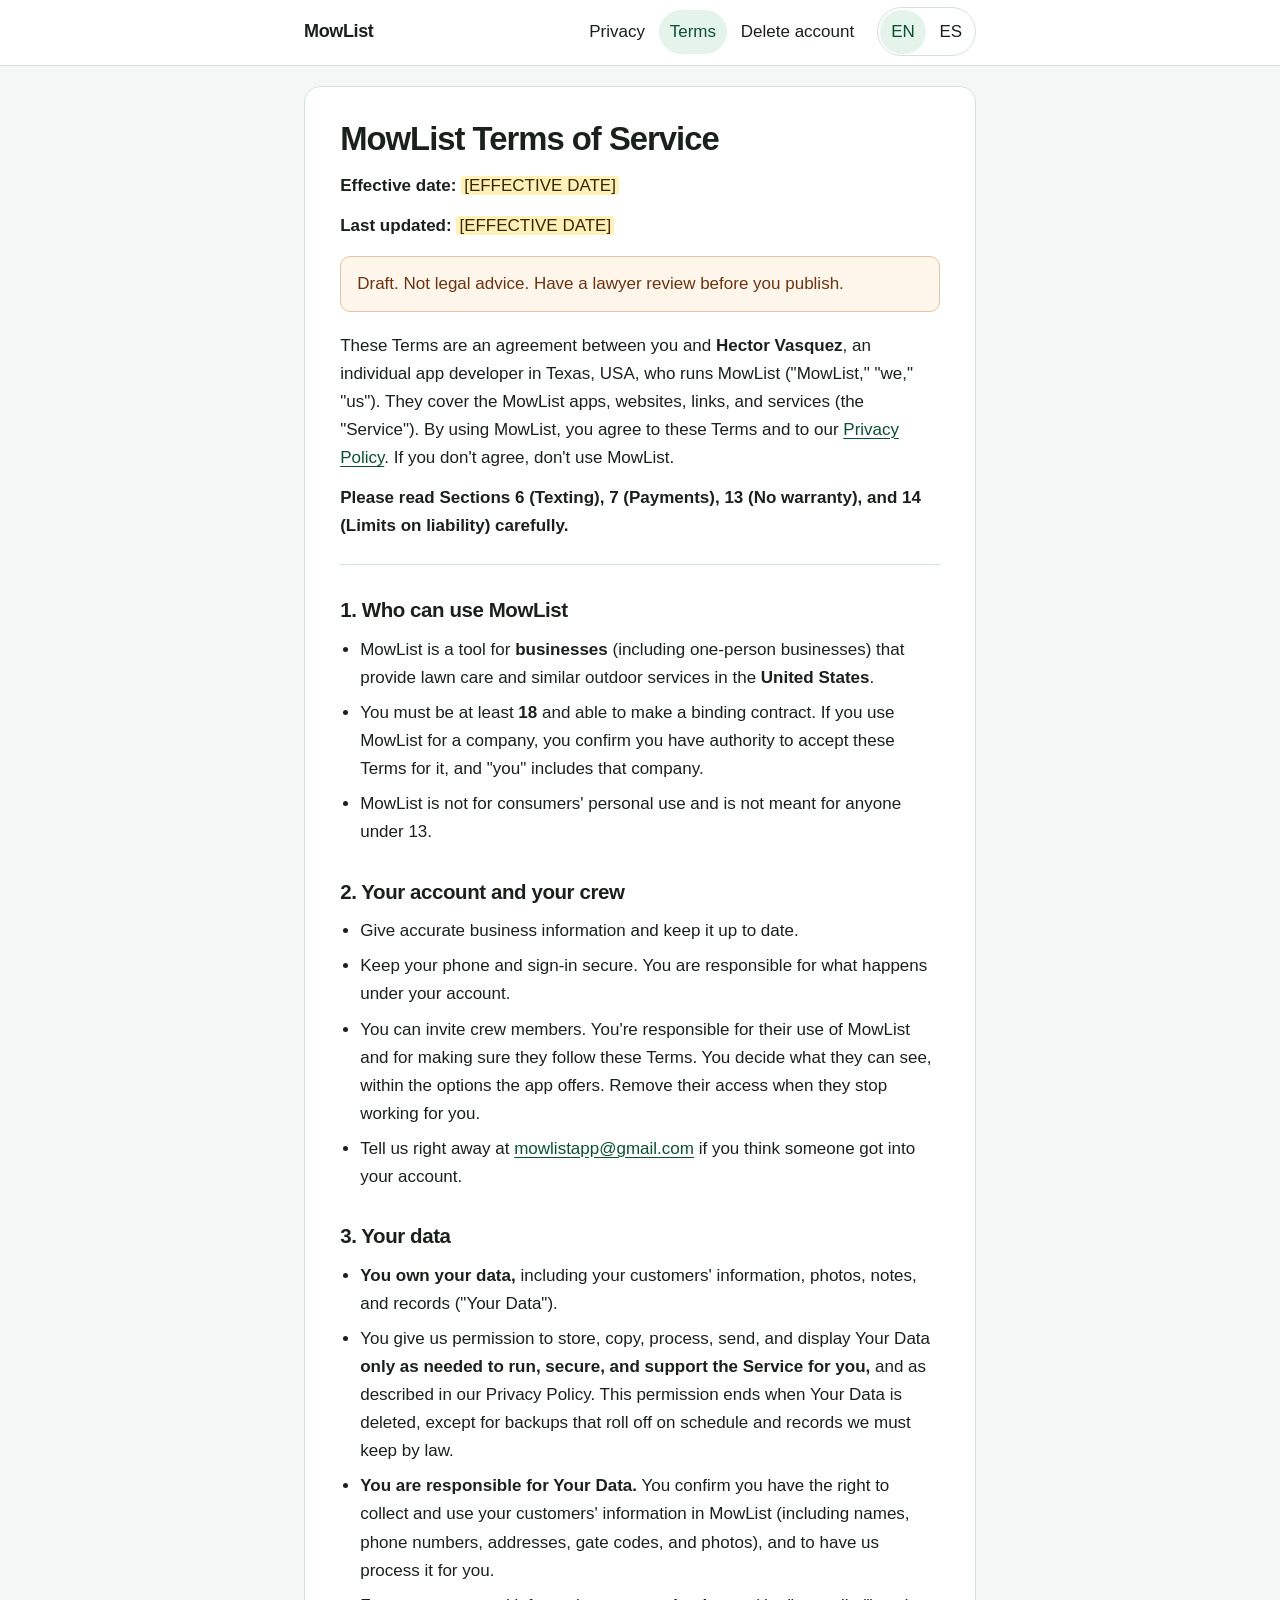
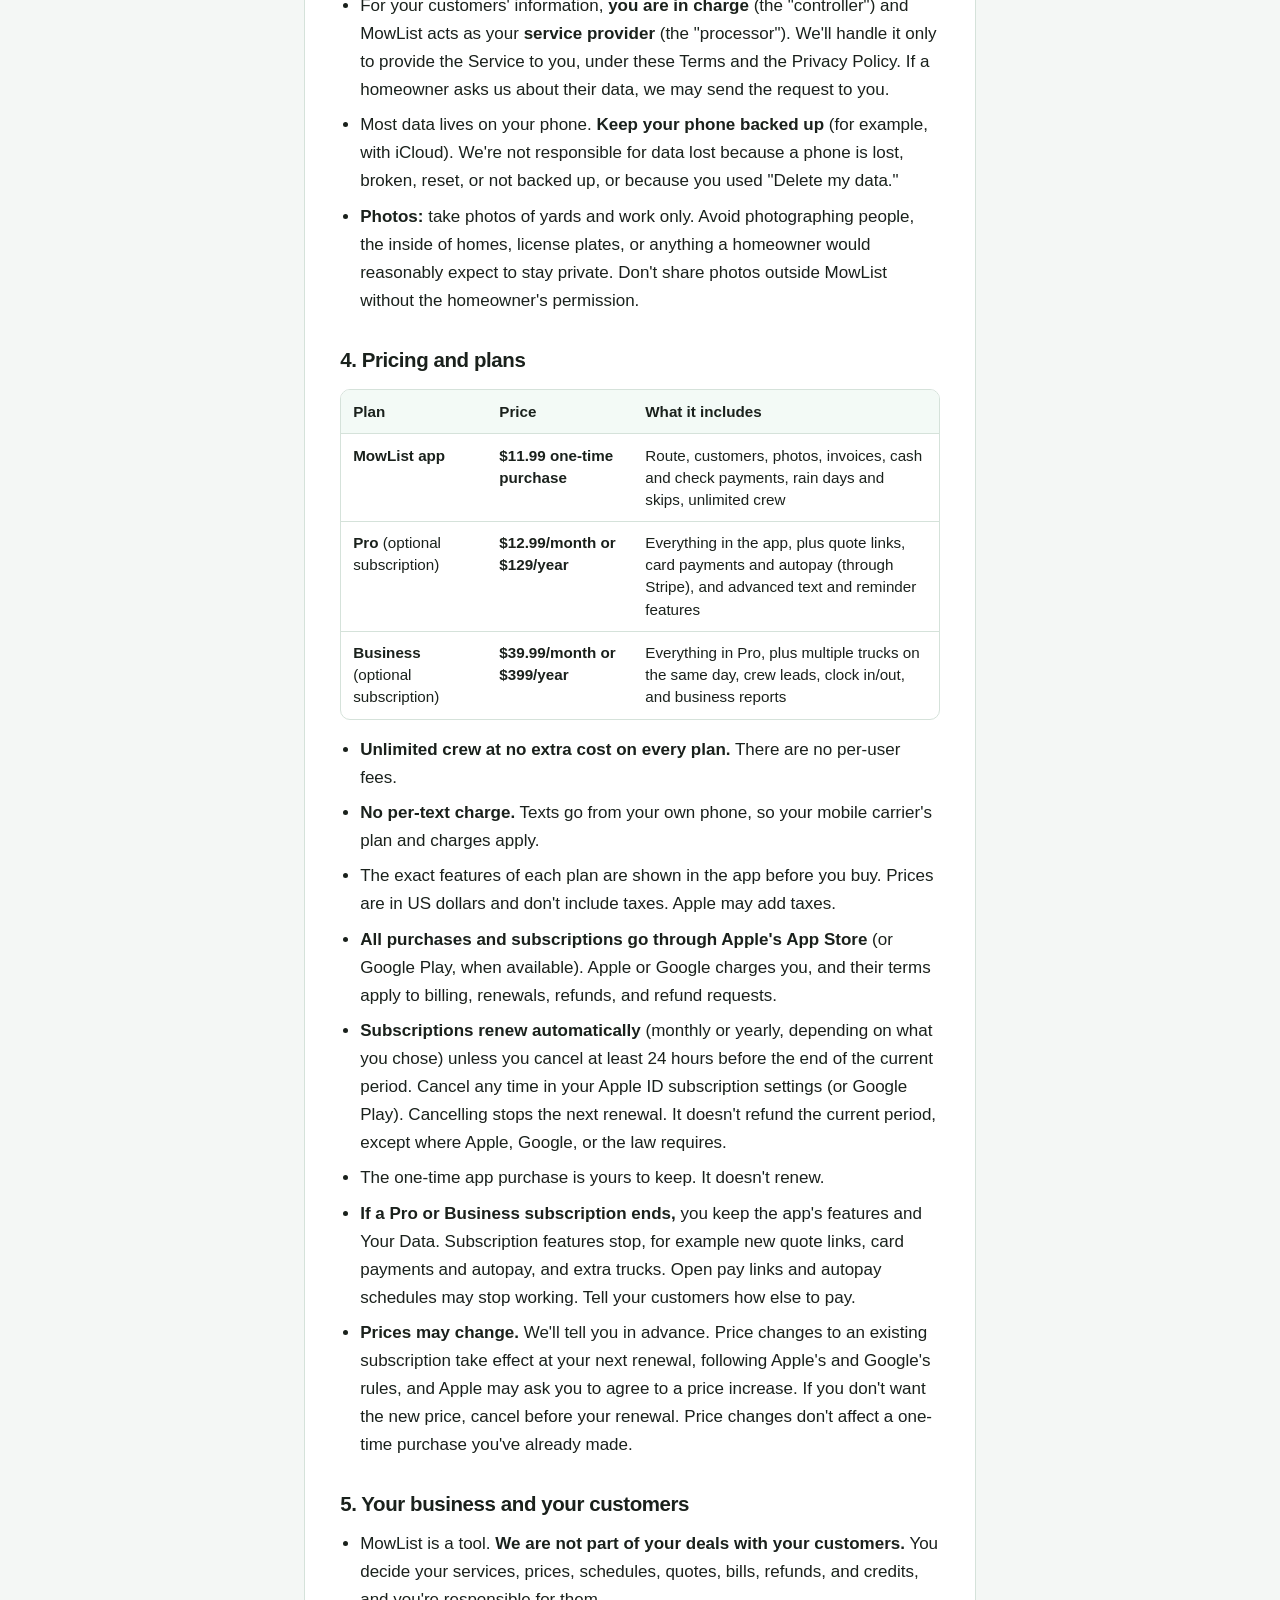
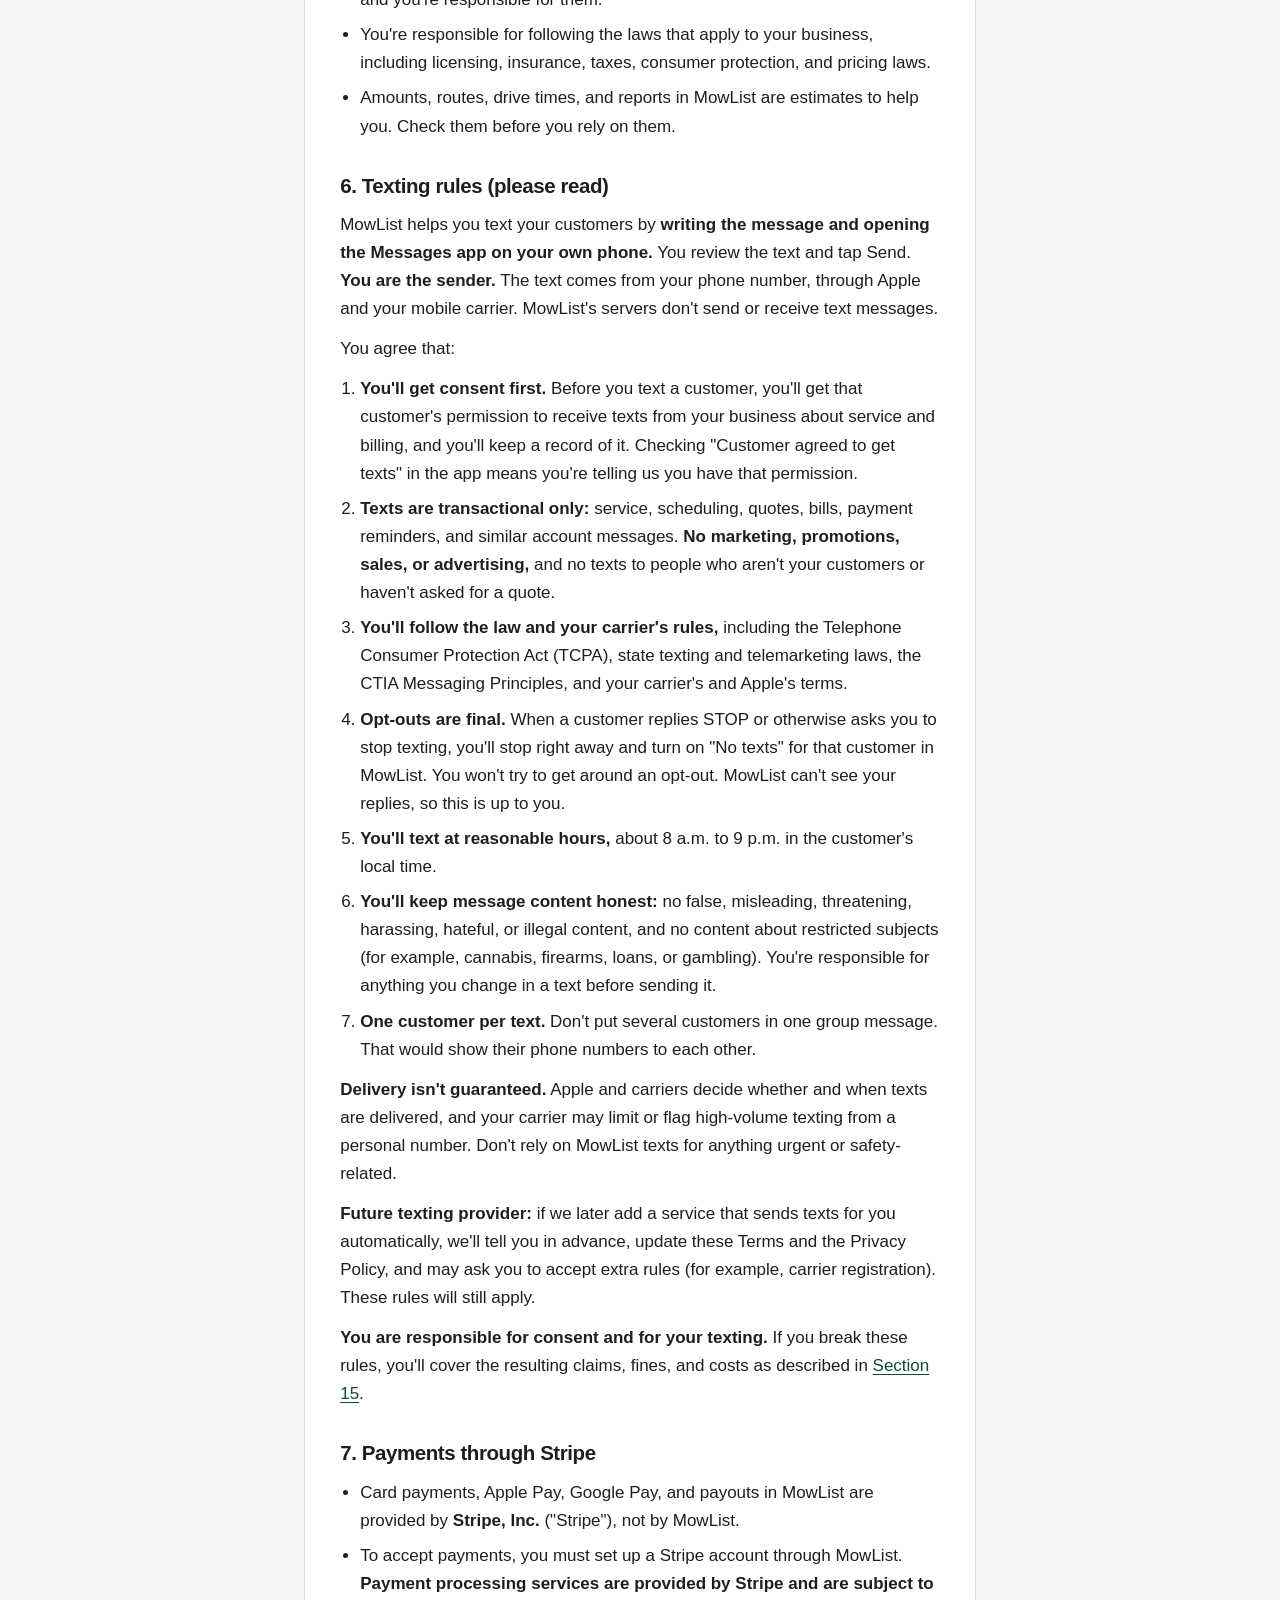
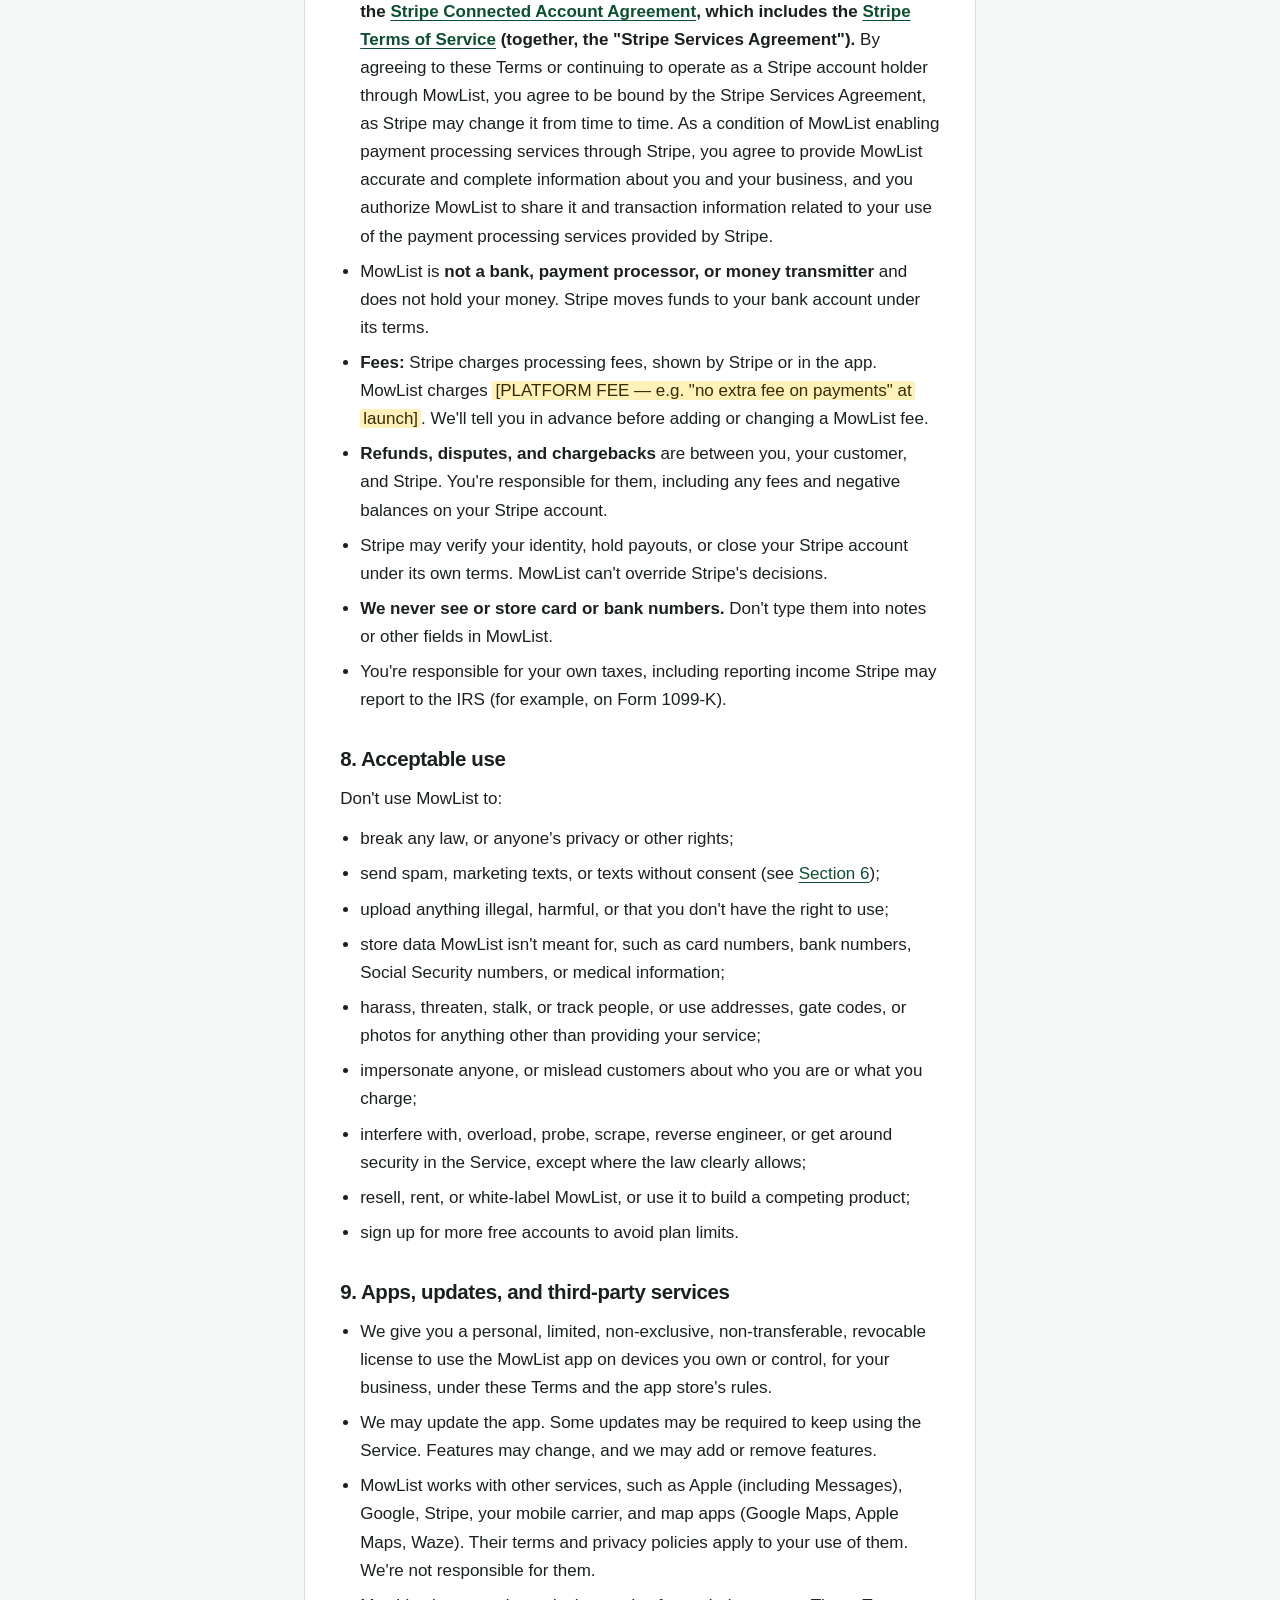
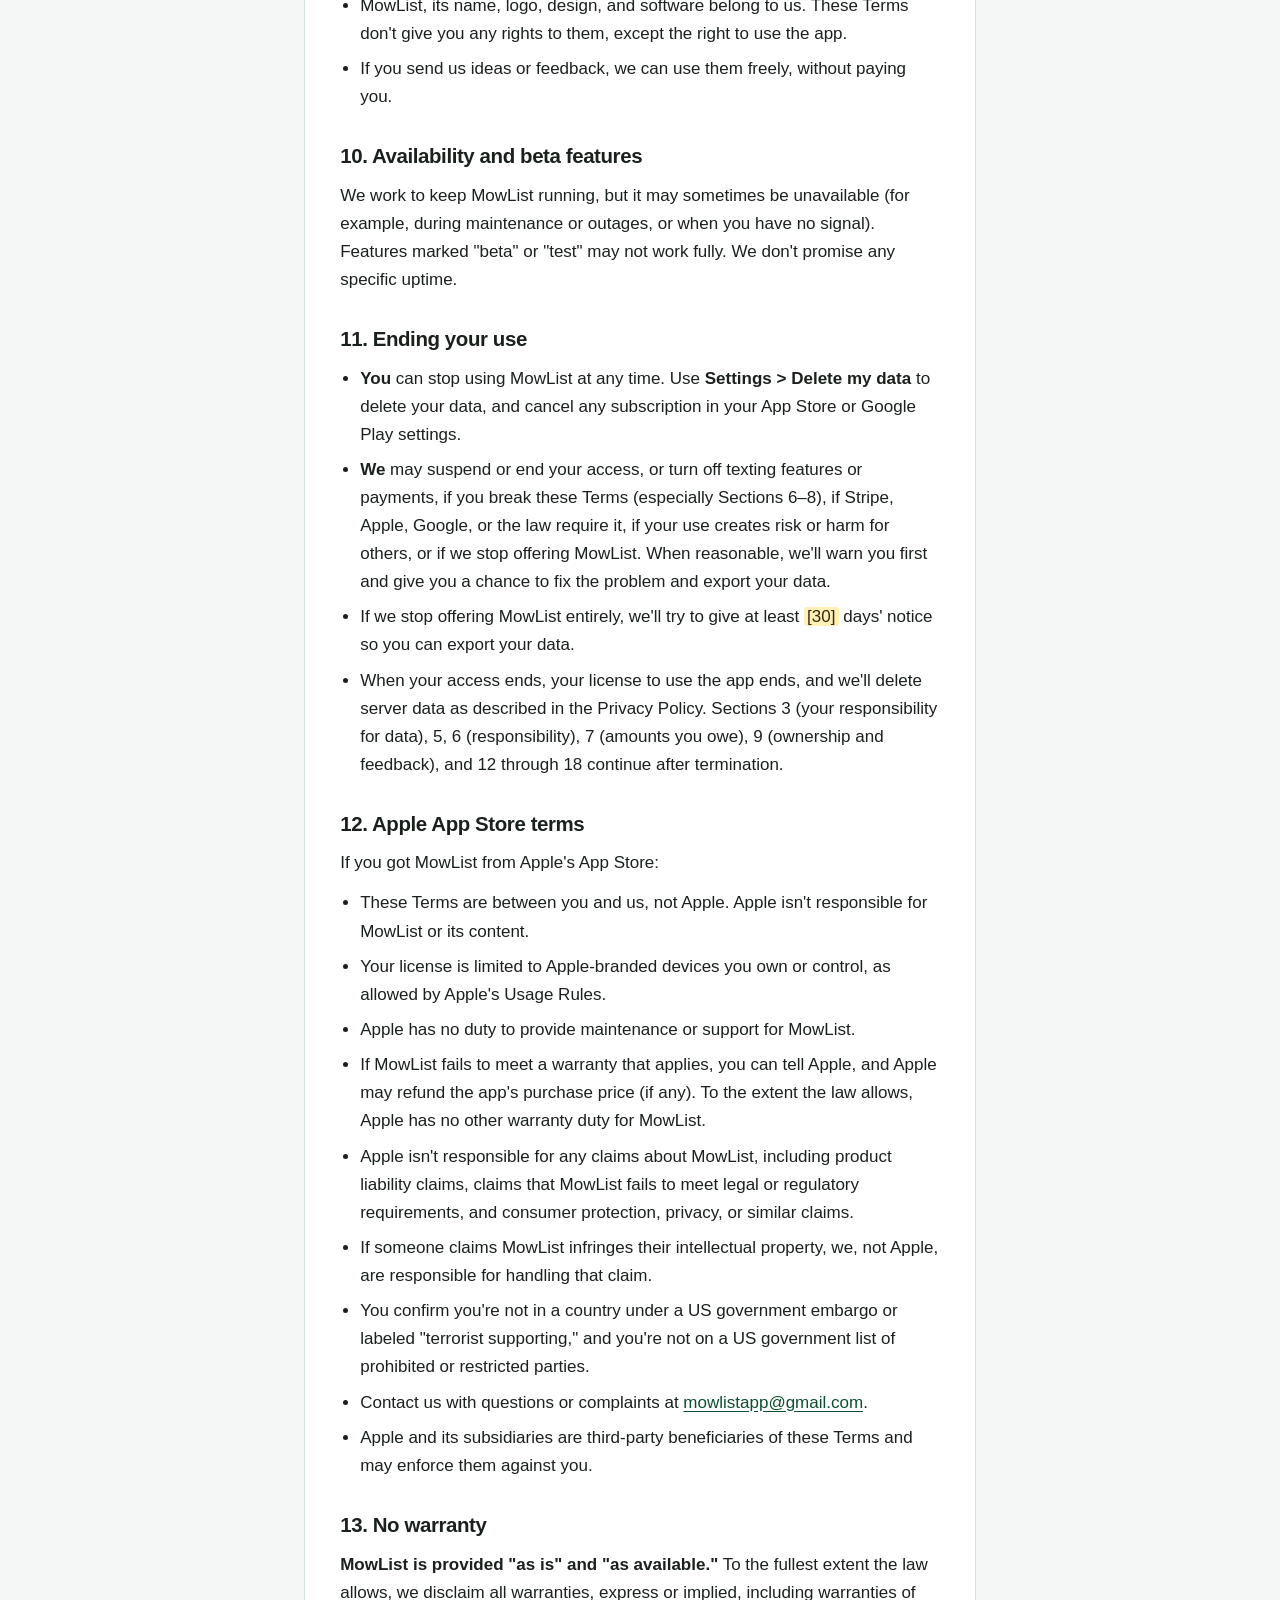
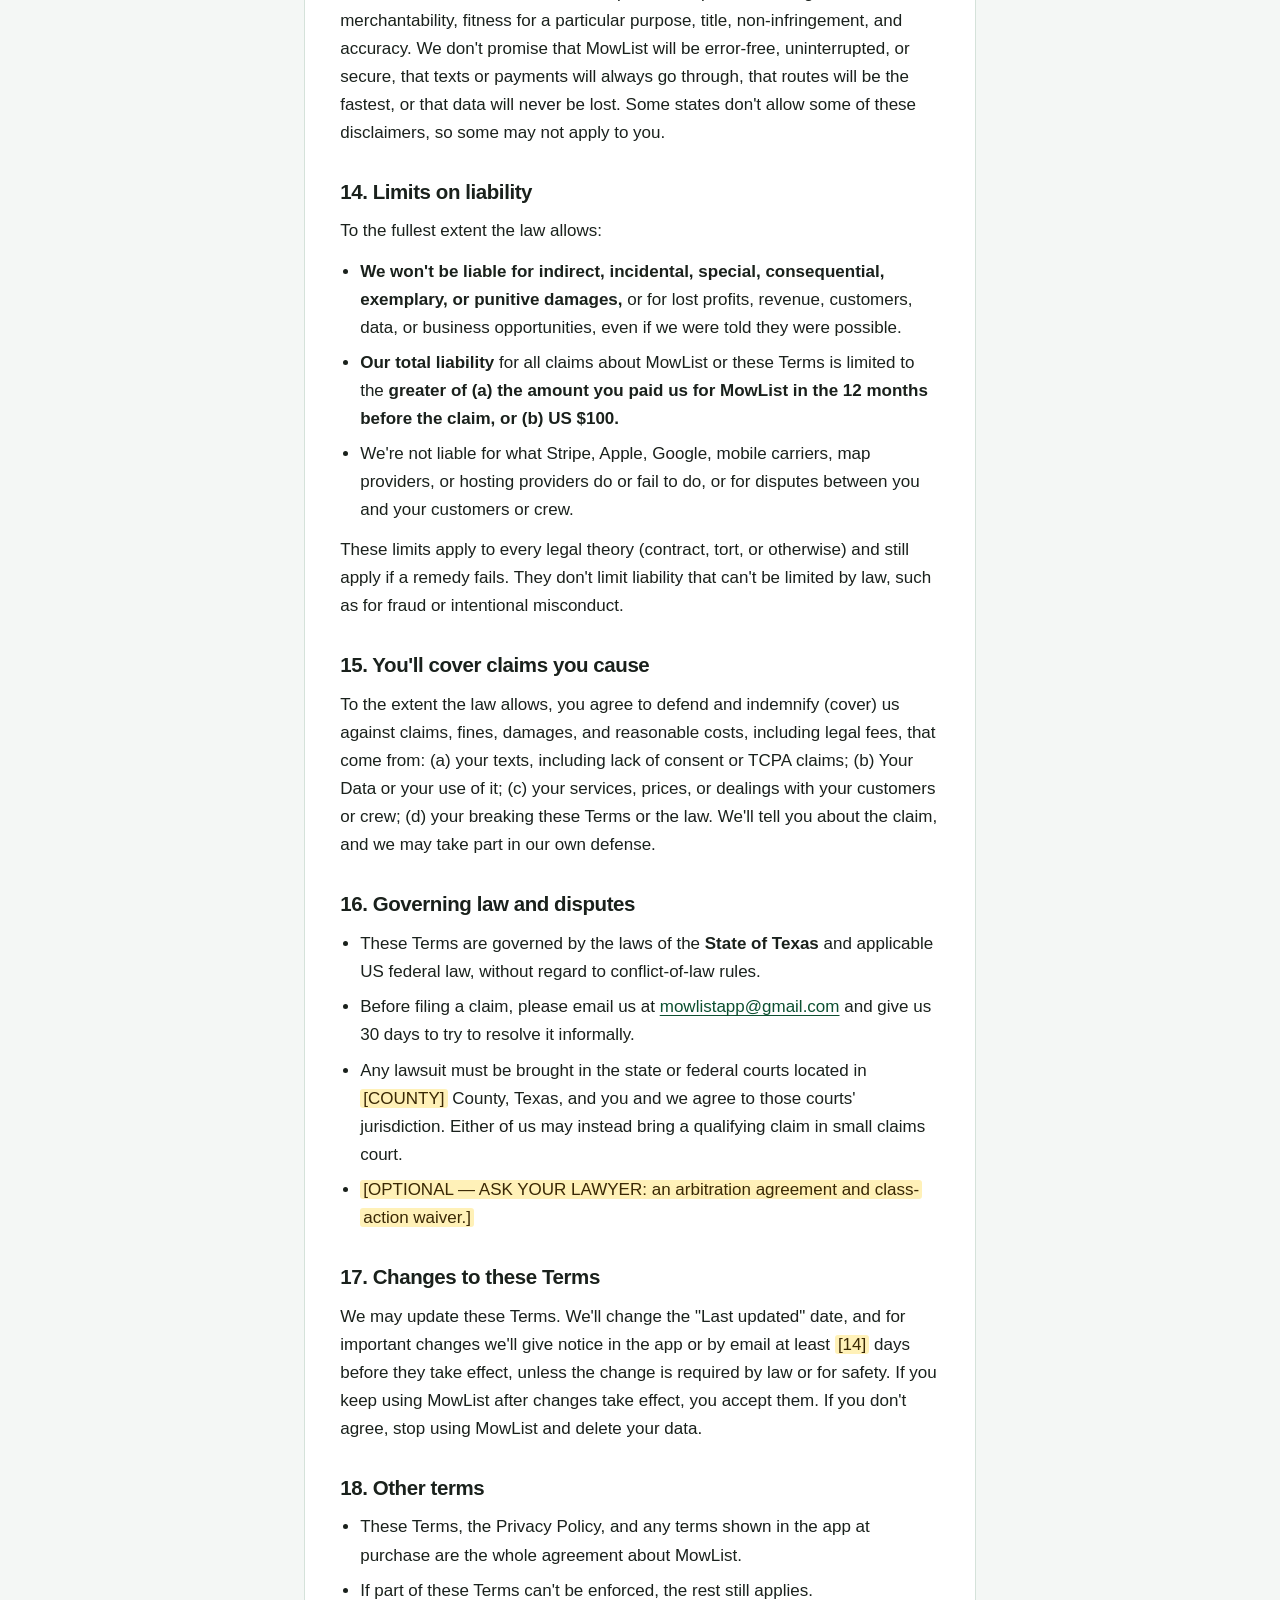
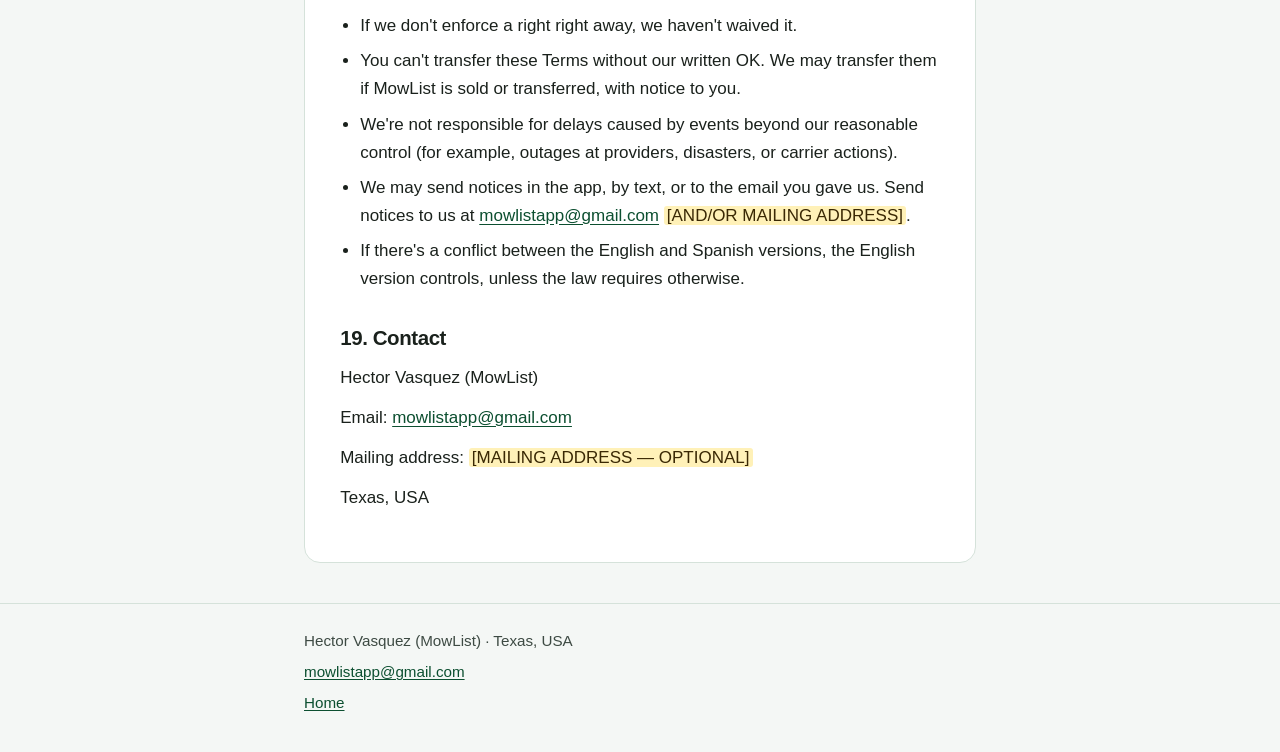
==== terms.html @ 40f7800d "Publish MowList privacy and terms as static pages Add English and Spanish legal pages for GitHub Pag" ====
<!DOCTYPE html>
<html lang="en">
<head>
  <meta charset="utf-8">
  <meta name="viewport" content="width=device-width, initial-scale=1">
  <meta name="color-scheme" content="light">
  <title>Terms of Service · MowList</title>
  <meta name="description" content="Terms of Service for the MowList app.">
  <link rel="canonical" href="https://donhector512.github.io/mowlist-legal/terms.html">
  <link rel="alternate" hreflang="en" href="https://donhector512.github.io/mowlist-legal/terms.html">
  <link rel="alternate" hreflang="es" href="https://donhector512.github.io/mowlist-legal/es/terms.html">
  <link rel="alternate" hreflang="x-default" href="https://donhector512.github.io/mowlist-legal/terms.html">
  <link rel="stylesheet" href="styles.css">
</head>
<body>
  <a class="skip" href="#content">Skip to content</a>
  <header class="site-header">
    <div class="wrap">
      <a class="brand" href="index.html">MowList</a>
      <nav class="site-nav" aria-label="Pages">
        <a href="privacy.html">Privacy</a>
        <a href="terms.html" aria-current="page">Terms</a>
        <a href="privacy.html#delete">Delete account</a>
      </nav>
      <nav class="lang" aria-label="Language">
        <a href="terms.html" lang="en" hreflang="en" aria-current="true">EN</a>
        <a href="es/terms.html" lang="es" hreflang="es">ES</a>
      </nav>
    </div>
  </header>
  <main id="content">
    <article class="paper wrap">
<h1>MowList Terms of Service</h1>
<p><strong>Effective date:</strong> <span class="placeholder">[EFFECTIVE DATE]</span></p>
<p><strong>Last updated:</strong> <span class="placeholder">[EFFECTIVE DATE]</span></p>
<aside class="draft" role="note">
<p>Draft. Not legal advice. Have a lawyer review before you publish.</p>
</aside>
<p>These Terms are an agreement between you and <strong>Hector Vasquez</strong>, an individual app developer in Texas, USA, who runs MowList ("MowList," "we," "us"). They cover the MowList apps, websites, links, and services (the "Service"). By using MowList, you agree to these Terms and to our <a href="privacy.html">Privacy Policy</a>. If you don't agree, don't use MowList.</p>
<p><strong>Please read Sections 6 (Texting), 7 (Payments), 13 (No warranty), and 14 (Limits on liability) carefully.</strong></p>
<hr>
<h2 id="s1">1. Who can use MowList</h2>
<ul>
  <li>MowList is a tool for <strong>businesses</strong> (including one-person businesses) that provide lawn care and similar outdoor services in the <strong>United States</strong>.</li>
  <li>You must be at least <strong>18</strong> and able to make a binding contract. If you use MowList for a company, you confirm you have authority to accept these Terms for it, and "you" includes that company.</li>
  <li>MowList is not for consumers' personal use and is not meant for anyone under 13.</li>
</ul>
<h2 id="s2">2. Your account and your crew</h2>
<ul>
  <li>Give accurate business information and keep it up to date.</li>
  <li>Keep your phone and sign-in secure. You are responsible for what happens under your account.</li>
  <li>You can invite crew members. You're responsible for their use of MowList and for making sure they follow these Terms. You decide what they can see, within the options the app offers. Remove their access when they stop working for you.</li>
  <li>Tell us right away at <a href="mailto:mowlistapp@gmail.com">mowlistapp@gmail.com</a> if you think someone got into your account.</li>
</ul>
<h2 id="s3">3. Your data</h2>
<ul>
  <li><strong>You own your data,</strong> including your customers' information, photos, notes, and records ("Your Data").</li>
  <li>You give us permission to store, copy, process, send, and display Your Data <strong>only as needed to run, secure, and support the Service for you,</strong> and as described in our Privacy Policy. This permission ends when Your Data is deleted, except for backups that roll off on schedule and records we must keep by law.</li>
  <li><strong>You are responsible for Your Data.</strong> You confirm you have the right to collect and use your customers' information in MowList (including names, phone numbers, addresses, gate codes, and photos), and to have us process it for you.</li>
  <li>For your customers' information, <strong>you are in charge</strong> (the "controller") and MowList acts as your <strong>service provider</strong> (the "processor"). We'll handle it only to provide the Service to you, under these Terms and the Privacy Policy. If a homeowner asks us about their data, we may send the request to you.</li>
  <li>Most data lives on your phone. <strong>Keep your phone backed up</strong> (for example, with iCloud). We're not responsible for data lost because a phone is lost, broken, reset, or not backed up, or because you used "Delete my data."</li>
  <li><strong>Photos:</strong> take photos of yards and work only. Avoid photographing people, the inside of homes, license plates, or anything a homeowner would reasonably expect to stay private. Don't share photos outside MowList without the homeowner's permission.</li>
</ul>
<h2 id="s4">4. Pricing and plans</h2>
<div class="table-wrap">
  <table>
    <thead><tr><th scope="col">Plan</th><th scope="col">Price</th><th scope="col">What it includes</th></tr></thead>
    <tbody>
    <tr><td><strong>MowList app</strong></td><td><strong>$11.99 one-time purchase</strong></td><td>Route, customers, photos, invoices, cash and check payments, rain days and skips, unlimited crew</td></tr>
    <tr><td><strong>Pro</strong> (optional subscription)</td><td><strong>$12.99/month or $129/year</strong></td><td>Everything in the app, plus quote links, card payments and autopay (through Stripe), and advanced text and reminder features</td></tr>
    <tr><td><strong>Business</strong> (optional subscription)</td><td><strong>$39.99/month or $399/year</strong></td><td>Everything in Pro, plus multiple trucks on the same day, crew leads, clock in/out, and business reports</td></tr>
    </tbody>
  </table>
</div>
<ul>
  <li><strong>Unlimited crew at no extra cost on every plan.</strong> There are no per-user fees.</li>
  <li><strong>No per-text charge.</strong> Texts go from your own phone, so your mobile carrier's plan and charges apply.</li>
  <li>The exact features of each plan are shown in the app before you buy. Prices are in US dollars and don't include taxes. Apple may add taxes.</li>
  <li><strong>All purchases and subscriptions go through Apple's App Store</strong> (or Google Play, when available). Apple or Google charges you, and their terms apply to billing, renewals, refunds, and refund requests.</li>
  <li><strong>Subscriptions renew automatically</strong> (monthly or yearly, depending on what you chose) unless you cancel at least 24 hours before the end of the current period. Cancel any time in your Apple ID subscription settings (or Google Play). Cancelling stops the next renewal. It doesn't refund the current period, except where Apple, Google, or the law requires.</li>
  <li>The one-time app purchase is yours to keep. It doesn't renew.</li>
  <li><strong>If a Pro or Business subscription ends,</strong> you keep the app's features and Your Data. Subscription features stop, for example new quote links, card payments and autopay, and extra trucks. Open pay links and autopay schedules may stop working. Tell your customers how else to pay.</li>
  <li><strong>Prices may change.</strong> We'll tell you in advance. Price changes to an existing subscription take effect at your next renewal, following Apple's and Google's rules, and Apple may ask you to agree to a price increase. If you don't want the new price, cancel before your renewal. Price changes don't affect a one-time purchase you've already made.</li>
</ul>
<h2 id="s5">5. Your business and your customers</h2>
<ul>
  <li>MowList is a tool. <strong>We are not part of your deals with your customers.</strong> You decide your services, prices, schedules, quotes, bills, refunds, and credits, and you're responsible for them.</li>
  <li>You're responsible for following the laws that apply to your business, including licensing, insurance, taxes, consumer protection, and pricing laws.</li>
  <li>Amounts, routes, drive times, and reports in MowList are estimates to help you. Check them before you rely on them.</li>
</ul>
<h2 id="s6">6. Texting rules (please read)</h2>
<p>MowList helps you text your customers by <strong>writing the message and opening the Messages app on your own phone.</strong> You review the text and tap Send. <strong>You are the sender.</strong> The text comes from your phone number, through Apple and your mobile carrier. MowList's servers don't send or receive text messages.</p>
<p>You agree that:</p>
<ol>
  <li><strong>You'll get consent first.</strong> Before you text a customer, you'll get that customer's permission to receive texts from your business about service and billing, and you'll keep a record of it. Checking "Customer agreed to get texts" in the app means you're telling us you have that permission.</li>
  <li><strong>Texts are transactional only:</strong> service, scheduling, quotes, bills, payment reminders, and similar account messages. <strong>No marketing, promotions, sales, or advertising,</strong> and no texts to people who aren't your customers or haven't asked for a quote.</li>
  <li><strong>You'll follow the law and your carrier's rules,</strong> including the Telephone Consumer Protection Act (TCPA), state texting and telemarketing laws, the CTIA Messaging Principles, and your carrier's and Apple's terms.</li>
  <li><strong>Opt-outs are final.</strong> When a customer replies STOP or otherwise asks you to stop texting, you'll stop right away and turn on "No texts" for that customer in MowList. You won't try to get around an opt-out. MowList can't see your replies, so this is up to you.</li>
  <li><strong>You'll text at reasonable hours,</strong> about 8 a.m. to 9 p.m. in the customer's local time.</li>
  <li><strong>You'll keep message content honest:</strong> no false, misleading, threatening, harassing, hateful, or illegal content, and no content about restricted subjects (for example, cannabis, firearms, loans, or gambling). You're responsible for anything you change in a text before sending it.</li>
  <li><strong>One customer per text.</strong> Don't put several customers in one group message. That would show their phone numbers to each other.</li>
</ol>
<p><strong>Delivery isn't guaranteed.</strong> Apple and carriers decide whether and when texts are delivered, and your carrier may limit or flag high-volume texting from a personal number. Don't rely on MowList texts for anything urgent or safety-related.</p>
<p><strong>Future texting provider:</strong> if we later add a service that sends texts for you automatically, we'll tell you in advance, update these Terms and the Privacy Policy, and may ask you to accept extra rules (for example, carrier registration). These rules will still apply.</p>
<p><strong>You are responsible for consent and for your texting.</strong> If you break these rules, you'll cover the resulting claims, fines, and costs as described in <a href="#s15">Section 15</a>.</p>
<h2 id="s7">7. Payments through Stripe</h2>
<ul>
  <li>Card payments, Apple Pay, Google Pay, and payouts in MowList are provided by <strong>Stripe, Inc.</strong> ("Stripe"), not by MowList.</li>
  <li>To accept payments, you must set up a Stripe account through MowList. <strong>Payment processing services are provided by Stripe and are subject to the <a href="https://stripe.com/connect-account/legal">Stripe Connected Account Agreement</a>, which includes the <a href="https://stripe.com/legal">Stripe Terms of Service</a> (together, the "Stripe Services Agreement").</strong> By agreeing to these Terms or continuing to operate as a Stripe account holder through MowList, you agree to be bound by the Stripe Services Agreement, as Stripe may change it from time to time. As a condition of MowList enabling payment processing services through Stripe, you agree to provide MowList accurate and complete information about you and your business, and you authorize MowList to share it and transaction information related to your use of the payment processing services provided by Stripe.</li>
  <li>MowList is <strong>not a bank, payment processor, or money transmitter</strong> and does not hold your money. Stripe moves funds to your bank account under its terms.</li>
  <li><strong>Fees:</strong> Stripe charges processing fees, shown by Stripe or in the app. MowList charges <span class="placeholder">[PLATFORM FEE — e.g. "no extra fee on payments" at launch]</span>. We'll tell you in advance before adding or changing a MowList fee.</li>
  <li><strong>Refunds, disputes, and chargebacks</strong> are between you, your customer, and Stripe. You're responsible for them, including any fees and negative balances on your Stripe account.</li>
  <li>Stripe may verify your identity, hold payouts, or close your Stripe account under its own terms. MowList can't override Stripe's decisions.</li>
  <li><strong>We never see or store card or bank numbers.</strong> Don't type them into notes or other fields in MowList.</li>
  <li>You're responsible for your own taxes, including reporting income Stripe may report to the IRS (for example, on Form 1099-K).</li>
</ul>
<h2 id="s8">8. Acceptable use</h2>
<p>Don't use MowList to:</p>
<ul>
  <li>break any law, or anyone's privacy or other rights;</li>
  <li>send spam, marketing texts, or texts without consent (see <a href="#s6">Section 6</a>);</li>
  <li>upload anything illegal, harmful, or that you don't have the right to use;</li>
  <li>store data MowList isn't meant for, such as card numbers, bank numbers, Social Security numbers, or medical information;</li>
  <li>harass, threaten, stalk, or track people, or use addresses, gate codes, or photos for anything other than providing your service;</li>
  <li>impersonate anyone, or mislead customers about who you are or what you charge;</li>
  <li>interfere with, overload, probe, scrape, reverse engineer, or get around security in the Service, except where the law clearly allows;</li>
  <li>resell, rent, or white-label MowList, or use it to build a competing product;</li>
  <li>sign up for more free accounts to avoid plan limits.</li>
</ul>
<h2 id="s9">9. Apps, updates, and third-party services</h2>
<ul>
  <li>We give you a personal, limited, non-exclusive, non-transferable, revocable license to use the MowList app on devices you own or control, for your business, under these Terms and the app store's rules.</li>
  <li>We may update the app. Some updates may be required to keep using the Service. Features may change, and we may add or remove features.</li>
  <li>MowList works with other services, such as Apple (including Messages), Google, Stripe, your mobile carrier, and map apps (Google Maps, Apple Maps, Waze). Their terms and privacy policies apply to your use of them. We're not responsible for them.</li>
  <li>MowList, its name, logo, design, and software belong to us. These Terms don't give you any rights to them, except the right to use the app.</li>
  <li>If you send us ideas or feedback, we can use them freely, without paying you.</li>
</ul>
<h2 id="s10">10. Availability and beta features</h2>
<p>We work to keep MowList running, but it may sometimes be unavailable (for example, during maintenance or outages, or when you have no signal). Features marked "beta" or "test" may not work fully. We don't promise any specific uptime.</p>
<h2 id="s11">11. Ending your use</h2>
<ul>
  <li><strong>You</strong> can stop using MowList at any time. Use <strong>Settings &gt; Delete my data</strong> to delete your data, and cancel any subscription in your App Store or Google Play settings.</li>
  <li><strong>We</strong> may suspend or end your access, or turn off texting features or payments, if you break these Terms (especially Sections 6–8), if Stripe, Apple, Google, or the law require it, if your use creates risk or harm for others, or if we stop offering MowList. When reasonable, we'll warn you first and give you a chance to fix the problem and export your data.</li>
  <li>If we stop offering MowList entirely, we'll try to give at least <span class="placeholder">[30]</span> days' notice so you can export your data.</li>
  <li>When your access ends, your license to use the app ends, and we'll delete server data as described in the Privacy Policy. Sections 3 (your responsibility for data), 5, 6 (responsibility), 7 (amounts you owe), 9 (ownership and feedback), and 12 through 18 continue after termination.</li>
</ul>
<h2 id="s12">12. Apple App Store terms</h2>
<p>If you got MowList from Apple's App Store:</p>
<ul>
  <li>These Terms are between you and us, not Apple. Apple isn't responsible for MowList or its content.</li>
  <li>Your license is limited to Apple-branded devices you own or control, as allowed by Apple's Usage Rules.</li>
  <li>Apple has no duty to provide maintenance or support for MowList.</li>
  <li>If MowList fails to meet a warranty that applies, you can tell Apple, and Apple may refund the app's purchase price (if any). To the extent the law allows, Apple has no other warranty duty for MowList.</li>
  <li>Apple isn't responsible for any claims about MowList, including product liability claims, claims that MowList fails to meet legal or regulatory requirements, and consumer protection, privacy, or similar claims.</li>
  <li>If someone claims MowList infringes their intellectual property, we, not Apple, are responsible for handling that claim.</li>
  <li>You confirm you're not in a country under a US government embargo or labeled "terrorist supporting," and you're not on a US government list of prohibited or restricted parties.</li>
  <li>Contact us with questions or complaints at <a href="mailto:mowlistapp@gmail.com">mowlistapp@gmail.com</a>.</li>
  <li>Apple and its subsidiaries are third-party beneficiaries of these Terms and may enforce them against you.</li>
</ul>
<h2 id="s13">13. No warranty</h2>
<p><strong>MowList is provided "as is" and "as available."</strong> To the fullest extent the law allows, we disclaim all warranties, express or implied, including warranties of merchantability, fitness for a particular purpose, title, non-infringement, and accuracy. We don't promise that MowList will be error-free, uninterrupted, or secure, that texts or payments will always go through, that routes will be the fastest, or that data will never be lost. Some states don't allow some of these disclaimers, so some may not apply to you.</p>
<h2 id="s14">14. Limits on liability</h2>
<p>To the fullest extent the law allows:</p>
<ul>
  <li><strong>We won't be liable for indirect, incidental, special, consequential, exemplary, or punitive damages,</strong> or for lost profits, revenue, customers, data, or business opportunities, even if we were told they were possible.</li>
  <li><strong>Our total liability</strong> for all claims about MowList or these Terms is limited to the <strong>greater of (a) the amount you paid us for MowList in the 12 months before the claim, or (b) US $100.</strong></li>
  <li>We're not liable for what Stripe, Apple, Google, mobile carriers, map providers, or hosting providers do or fail to do, or for disputes between you and your customers or crew.</li>
</ul>
<p>These limits apply to every legal theory (contract, tort, or otherwise) and still apply if a remedy fails. They don't limit liability that can't be limited by law, such as for fraud or intentional misconduct.</p>
<h2 id="s15">15. You'll cover claims you cause</h2>
<p>To the extent the law allows, you agree to defend and indemnify (cover) us against claims, fines, damages, and reasonable costs, including legal fees, that come from: (a) your texts, including lack of consent or TCPA claims; (b) Your Data or your use of it; (c) your services, prices, or dealings with your customers or crew; (d) your breaking these Terms or the law. We'll tell you about the claim, and we may take part in our own defense.</p>
<h2 id="s16">16. Governing law and disputes</h2>
<ul>
  <li>These Terms are governed by the laws of the <strong>State of Texas</strong> and applicable US federal law, without regard to conflict-of-law rules.</li>
  <li>Before filing a claim, please email us at <a href="mailto:mowlistapp@gmail.com">mowlistapp@gmail.com</a> and give us 30 days to try to resolve it informally.</li>
  <li>Any lawsuit must be brought in the state or federal courts located in <span class="placeholder">[COUNTY]</span> County, Texas, and you and we agree to those courts' jurisdiction. Either of us may instead bring a qualifying claim in small claims court.</li>
  <li><span class="placeholder">[OPTIONAL — ASK YOUR LAWYER: an arbitration agreement and class-action waiver.]</span></li>
</ul>
<h2 id="s17">17. Changes to these Terms</h2>
<p>We may update these Terms. We'll change the "Last updated" date, and for important changes we'll give notice in the app or by email at least <span class="placeholder">[14]</span> days before they take effect, unless the change is required by law or for safety. If you keep using MowList after changes take effect, you accept them. If you don't agree, stop using MowList and delete your data.</p>
<h2 id="s18">18. Other terms</h2>
<ul>
  <li>These Terms, the Privacy Policy, and any terms shown in the app at purchase are the whole agreement about MowList.</li>
  <li>If part of these Terms can't be enforced, the rest still applies.</li>
  <li>If we don't enforce a right right away, we haven't waived it.</li>
  <li>You can't transfer these Terms without our written OK. We may transfer them if MowList is sold or transferred, with notice to you.</li>
  <li>We're not responsible for delays caused by events beyond our reasonable control (for example, outages at providers, disasters, or carrier actions).</li>
  <li>We may send notices in the app, by text, or to the email you gave us. Send notices to us at <a href="mailto:mowlistapp@gmail.com">mowlistapp@gmail.com</a> <span class="placeholder">[AND/OR MAILING ADDRESS]</span>.</li>
  <li>If there's a conflict between the English and Spanish versions, the English version controls, unless the law requires otherwise.</li>
</ul>
<h2 id="s19">19. Contact</h2>
<p>Hector Vasquez (MowList)</p>
<p>Email: <a href="mailto:mowlistapp@gmail.com">mowlistapp@gmail.com</a></p>
<p>Mailing address: <span class="placeholder">[MAILING ADDRESS — OPTIONAL]</span></p>
<p>Texas, USA</p>
    </article>
  </main>
  <footer>
    <div class="wrap">
      <p>Hector Vasquez (MowList) · Texas, USA</p>
      <p><a href="mailto:mowlistapp@gmail.com">mowlistapp@gmail.com</a></p>
      <p><a href="index.html">Home</a></p>
    </div>
  </footer>
</body>
</html>
---- styles.css ----
:root {
  --bg: #f4f7f5;
  --paper: #ffffff;
  --ink: #1a211c;
  --muted: #3d4a43;
  --line: #d5e2da;
  --accent: #0c4f30;
  --accent-soft: #e5f4eb;
  --draft-bg: #fff6eb;
  --draft-border: #e4c4a4;
  --draft-ink: #6a3410;
  --ph-bg: #fff1b8;
  --ph-ink: #3a2804;
  --delete-bg: #e7f5ec;
  --delete-border: #b7dcc6;
  --max: 42rem;
  color-scheme: light;
}

* { box-sizing: border-box; }

html { scroll-behavior: auto; }

body {
  margin: 0;
  background: var(--bg);
  color: var(--ink);
  font-family: -apple-system, BlinkMacSystemFont, "Segoe UI", Roboto, "Helvetica Neue", Arial, sans-serif;
  font-size: 1.0625rem;
  line-height: 1.65;
}

.skip {
  position: absolute;
  left: 0.75rem;
  top: -4rem;
  background: var(--accent);
  color: #fff;
  padding: 0.55rem 0.8rem;
  border-radius: 8px;
  z-index: 2;
}

.skip:focus { top: 0.75rem; }

a {
  color: var(--accent);
  text-underline-offset: 0.15em;
}

a:hover { text-decoration-thickness: 2px; }

:focus-visible {
  outline: 3px solid var(--accent);
  outline-offset: 2px;
}

.wrap {
  width: min(100% - 2rem, var(--max));
  margin-inline: auto;
}

.site-header {
  background: var(--paper);
  border-bottom: 1px solid var(--line);
}

.site-header .wrap {
  display: grid;
  grid-template-columns: 1fr auto;
  grid-template-areas:
    "brand lang"
    "nav nav";
  align-items: center;
  column-gap: 0.75rem;
  row-gap: 0.1rem;
  padding: 0.45rem 0 0.55rem;
}

.brand {
  grid-area: brand;
  justify-self: start;
  color: var(--ink);
  font-weight: 700;
  font-size: 1.125rem;
  letter-spacing: -0.02em;
  text-decoration: none;
  min-height: 44px;
  display: inline-flex;
  align-items: center;
}

.lang { grid-area: lang; justify-self: end; }

.site-nav { grid-area: nav; }

.site-nav,
.lang {
  display: flex;
  flex-wrap: wrap;
  gap: 0.15rem;
}

.site-nav a,
.lang a {
  color: var(--ink);
  text-decoration: none;
  min-height: 44px;
  padding: 0.35rem 0.7rem;
  border-radius: 999px;
  display: inline-flex;
  align-items: center;
}

.site-nav a:hover,
.lang a:hover,
.site-nav a[aria-current="page"],
.lang a[aria-current="true"] {
  background: var(--accent-soft);
  color: var(--accent);
}

.lang {
  border: 1px solid var(--line);
  border-radius: 999px;
  padding: 0.1rem;
}

main { padding: 1.25rem 0 2.5rem; }

.paper {
  background: var(--paper);
  border: 1px solid var(--line);
  border-radius: 16px;
  padding: 1.25rem 1.05rem 1.75rem;
}

h1 {
  margin: 0 0 0.85rem;
  font-size: 1.85rem;
  line-height: 1.2;
  letter-spacing: -0.03em;
}

h2 {
  margin: 2rem 0 0.7rem;
  font-size: 1.28rem;
  line-height: 1.3;
  letter-spacing: -0.02em;
  scroll-margin-top: 1rem;
}

h3 {
  margin: 1.4rem 0 0.45rem;
  font-size: 1.05rem;
  line-height: 1.35;
}

p, ul, ol { margin: 0.75rem 0; }

ul, ol { padding-left: 1.25rem; }

li + li { margin-top: 0.45rem; }

hr {
  border: 0;
  border-top: 1px solid var(--line);
  margin: 1.5rem 0;
}

.lede {
  margin-top: 0;
  color: var(--muted);
}

.draft {
  margin: 1rem 0 1.25rem;
  padding: 0.8rem 1rem;
  background: var(--draft-bg);
  border: 1px solid var(--draft-border);
  border-radius: 10px;
  color: var(--draft-ink);
}

.draft p { margin: 0; }

.placeholder {
  background: var(--ph-bg);
  color: var(--ph-ink);
  border-radius: 3px;
  padding: 0 0.18em;
  box-decoration-break: clone;
  -webkit-box-decoration-break: clone;
}

.delete {
  margin: 1.5rem 0;
  padding: 0.3rem 1rem 0.4rem;
  background: var(--delete-bg);
  border: 1px solid var(--delete-border);
  border-radius: 12px;
  scroll-margin-top: 1rem;
}

.delete h2 { margin-top: 0.85rem; }

.table-wrap {
  width: 100%;
  max-width: 100%;
  margin: 1rem 0;
  overflow-x: auto;
  -webkit-overflow-scrolling: touch;
  border: 1px solid var(--line);
  border-radius: 10px;
}

table {
  border-collapse: collapse;
  width: 100%;
  min-width: 36rem;
  font-size: 0.95rem;
  line-height: 1.45;
}

th, td {
  text-align: left;
  vertical-align: top;
  padding: 0.65rem 0.75rem;
  border-bottom: 1px solid var(--line);
}

th { background: #f3faf6; }

tr:last-child td { border-bottom: 0; }

.home-block + .home-block {
  margin-top: 1.5rem;
  padding-top: 0.25rem;
  border-top: 1px solid var(--line);
}

.links {
  list-style: none;
  margin: 0.25rem 0 0;
  padding: 0;
}

#en,
#es { scroll-margin-top: 0.75rem; }

.links a {
  display: inline-flex;
  align-items: center;
  min-height: 48px;
  font-weight: 600;
}

.support {
  margin-top: 1.5rem;
  padding-top: 1rem;
  border-top: 1px solid var(--line);
}

footer {
  border-top: 1px solid var(--line);
  color: var(--muted);
  font-size: 0.95rem;
  padding: 0 0 2rem;
}

footer .wrap { padding-top: 1.15rem; }

footer p { margin: 0.35rem 0; }

@media (min-width: 640px) {
  .paper { padding: 2rem 2.2rem 2.4rem; }
  h1 { font-size: 2.05rem; }
}

@media (min-width: 760px) {
  .site-header .wrap {
    grid-template-columns: auto 1fr auto;
    grid-template-areas: "brand nav lang";
  }

  .site-nav { justify-self: end; }
}

@media print {
  body { background: #fff; }
  .skip, .site-header, footer { display: none; }
  .paper { border: 0; padding: 0; }
  a { color: inherit; }
  .table-wrap { overflow: visible; }
  table { min-width: 0; }
}
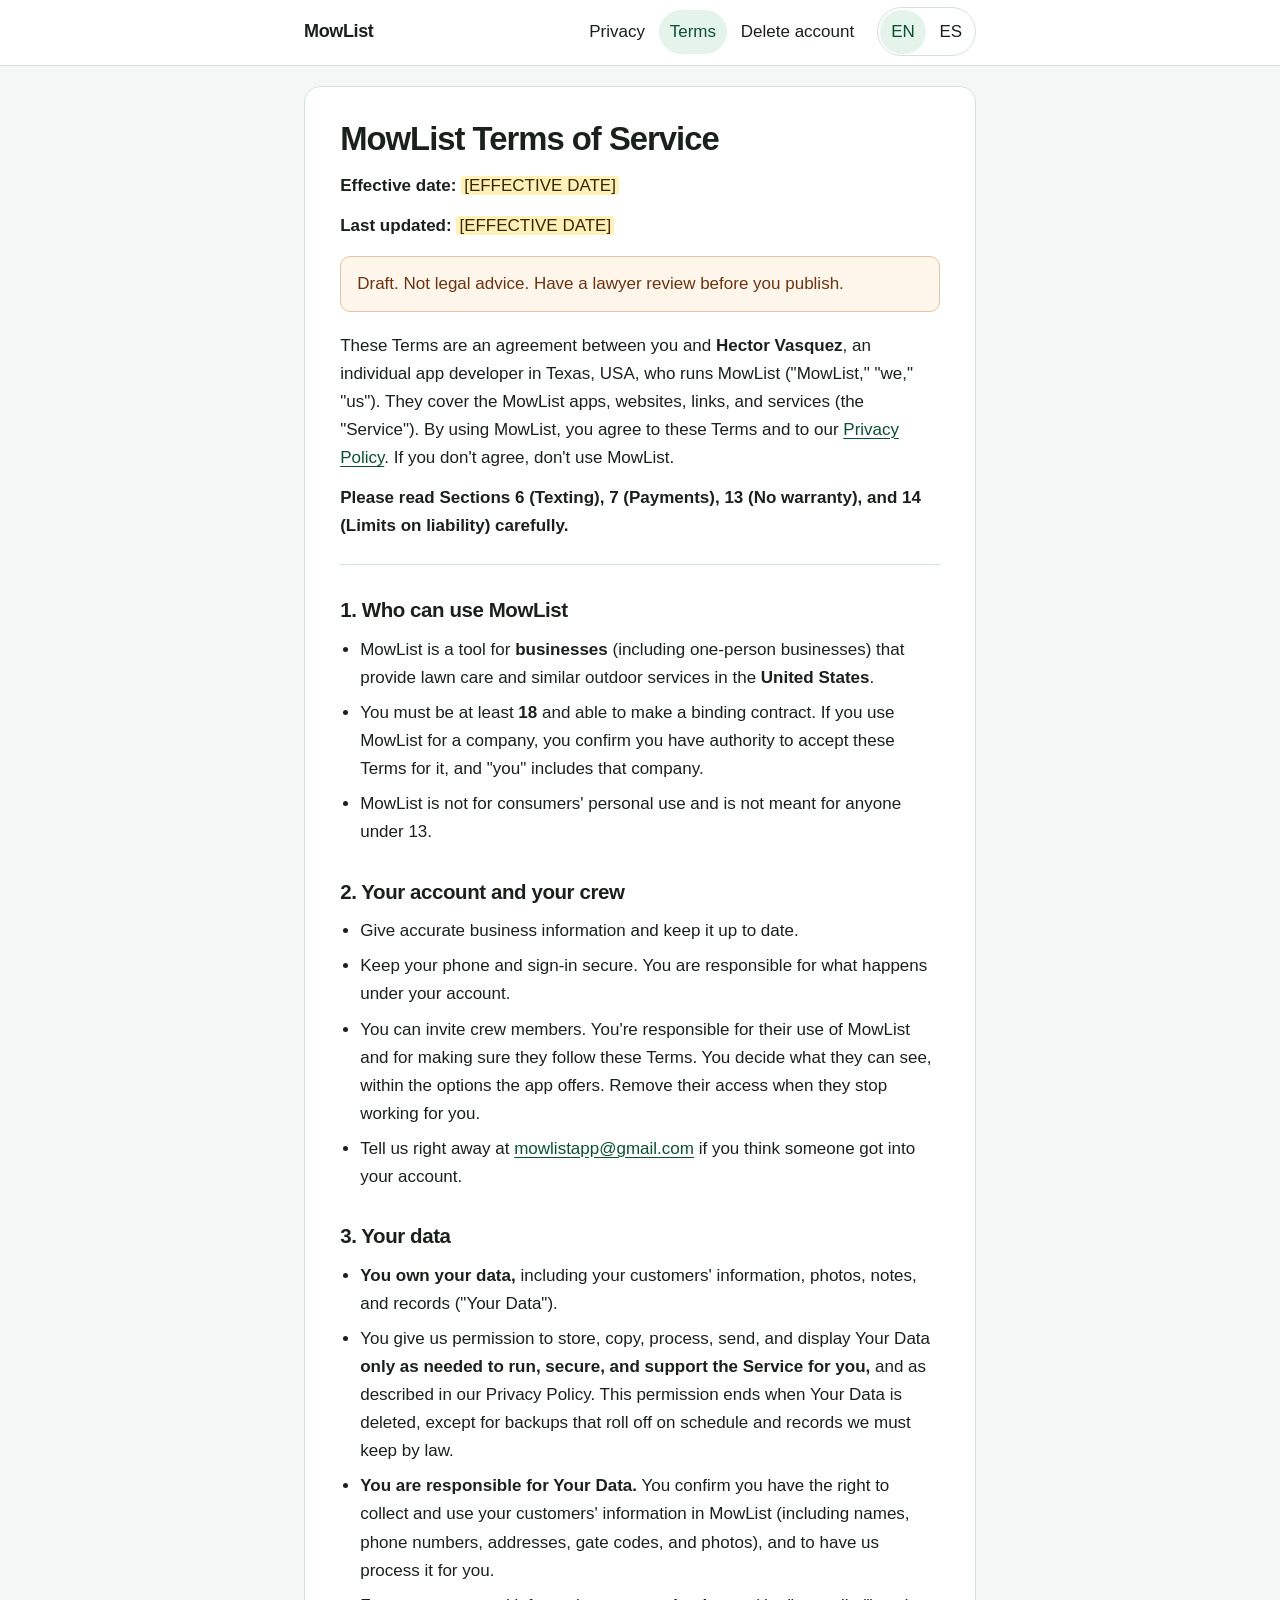
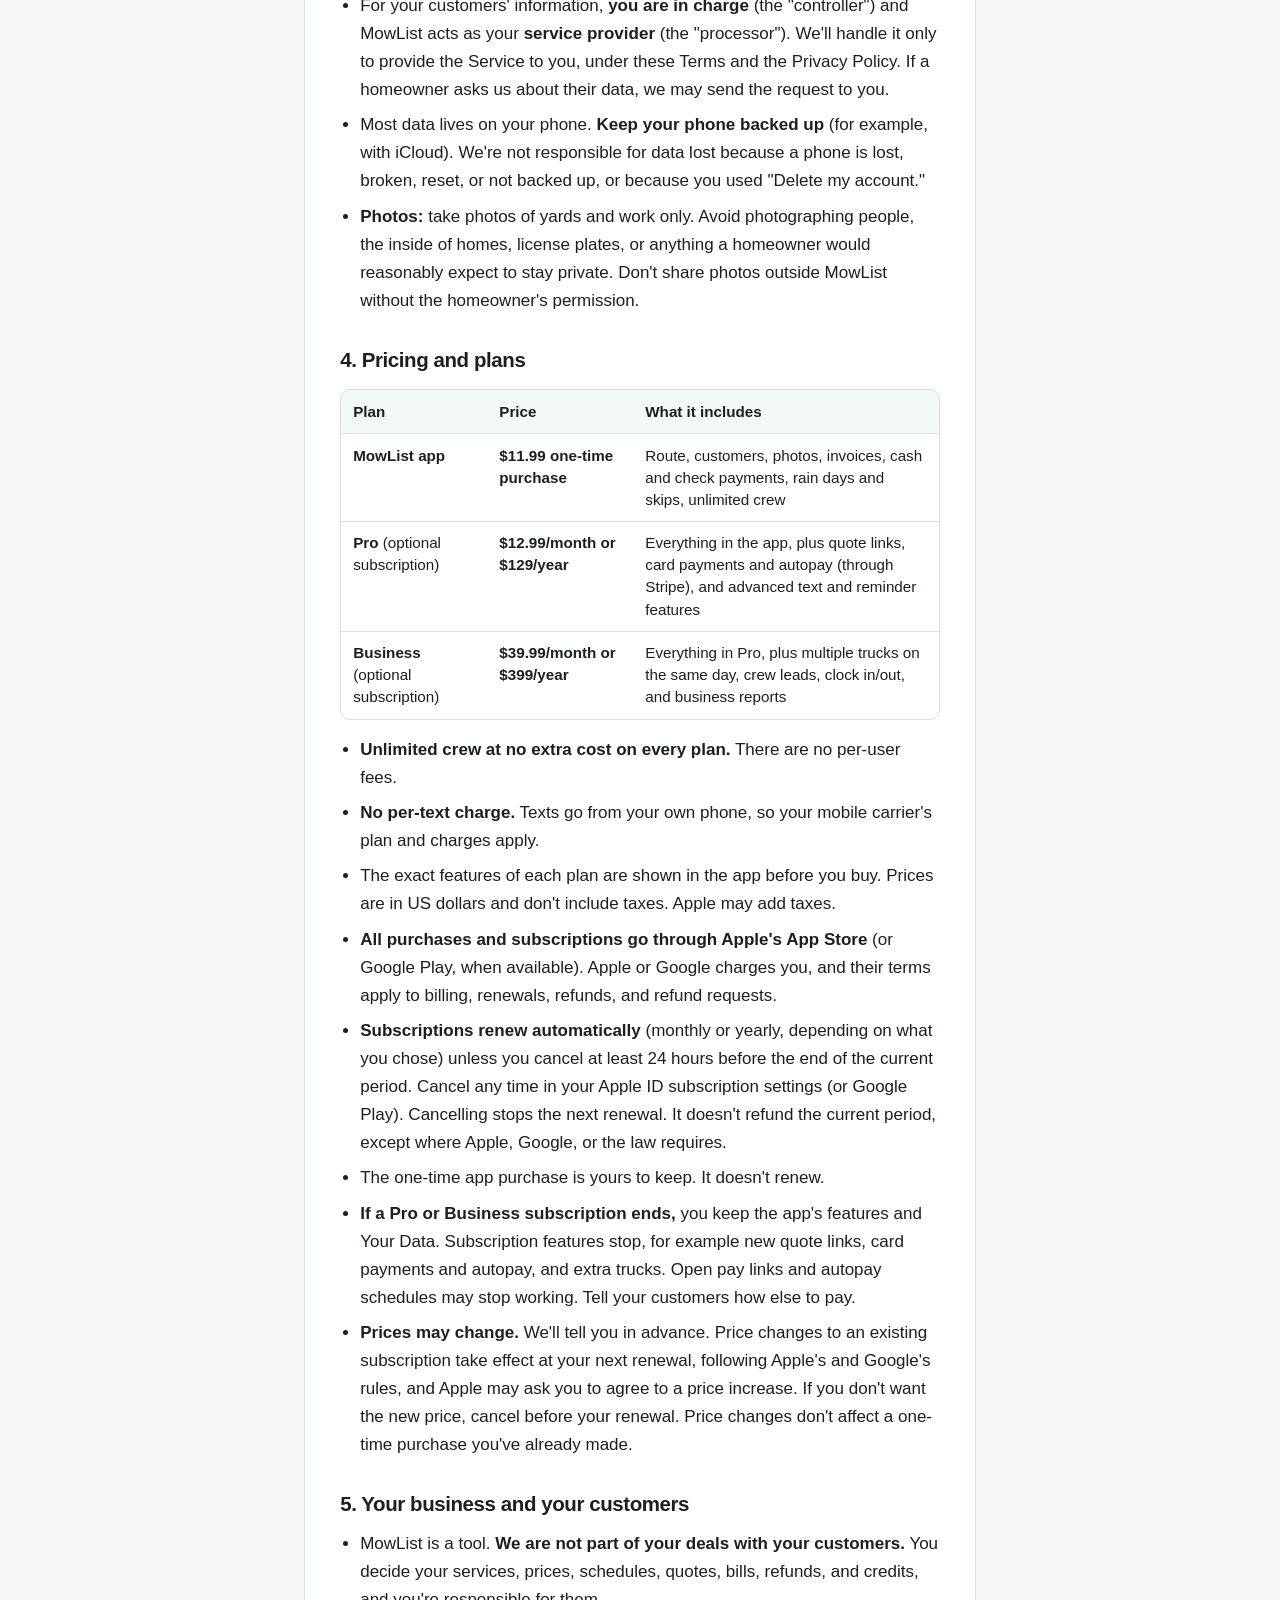
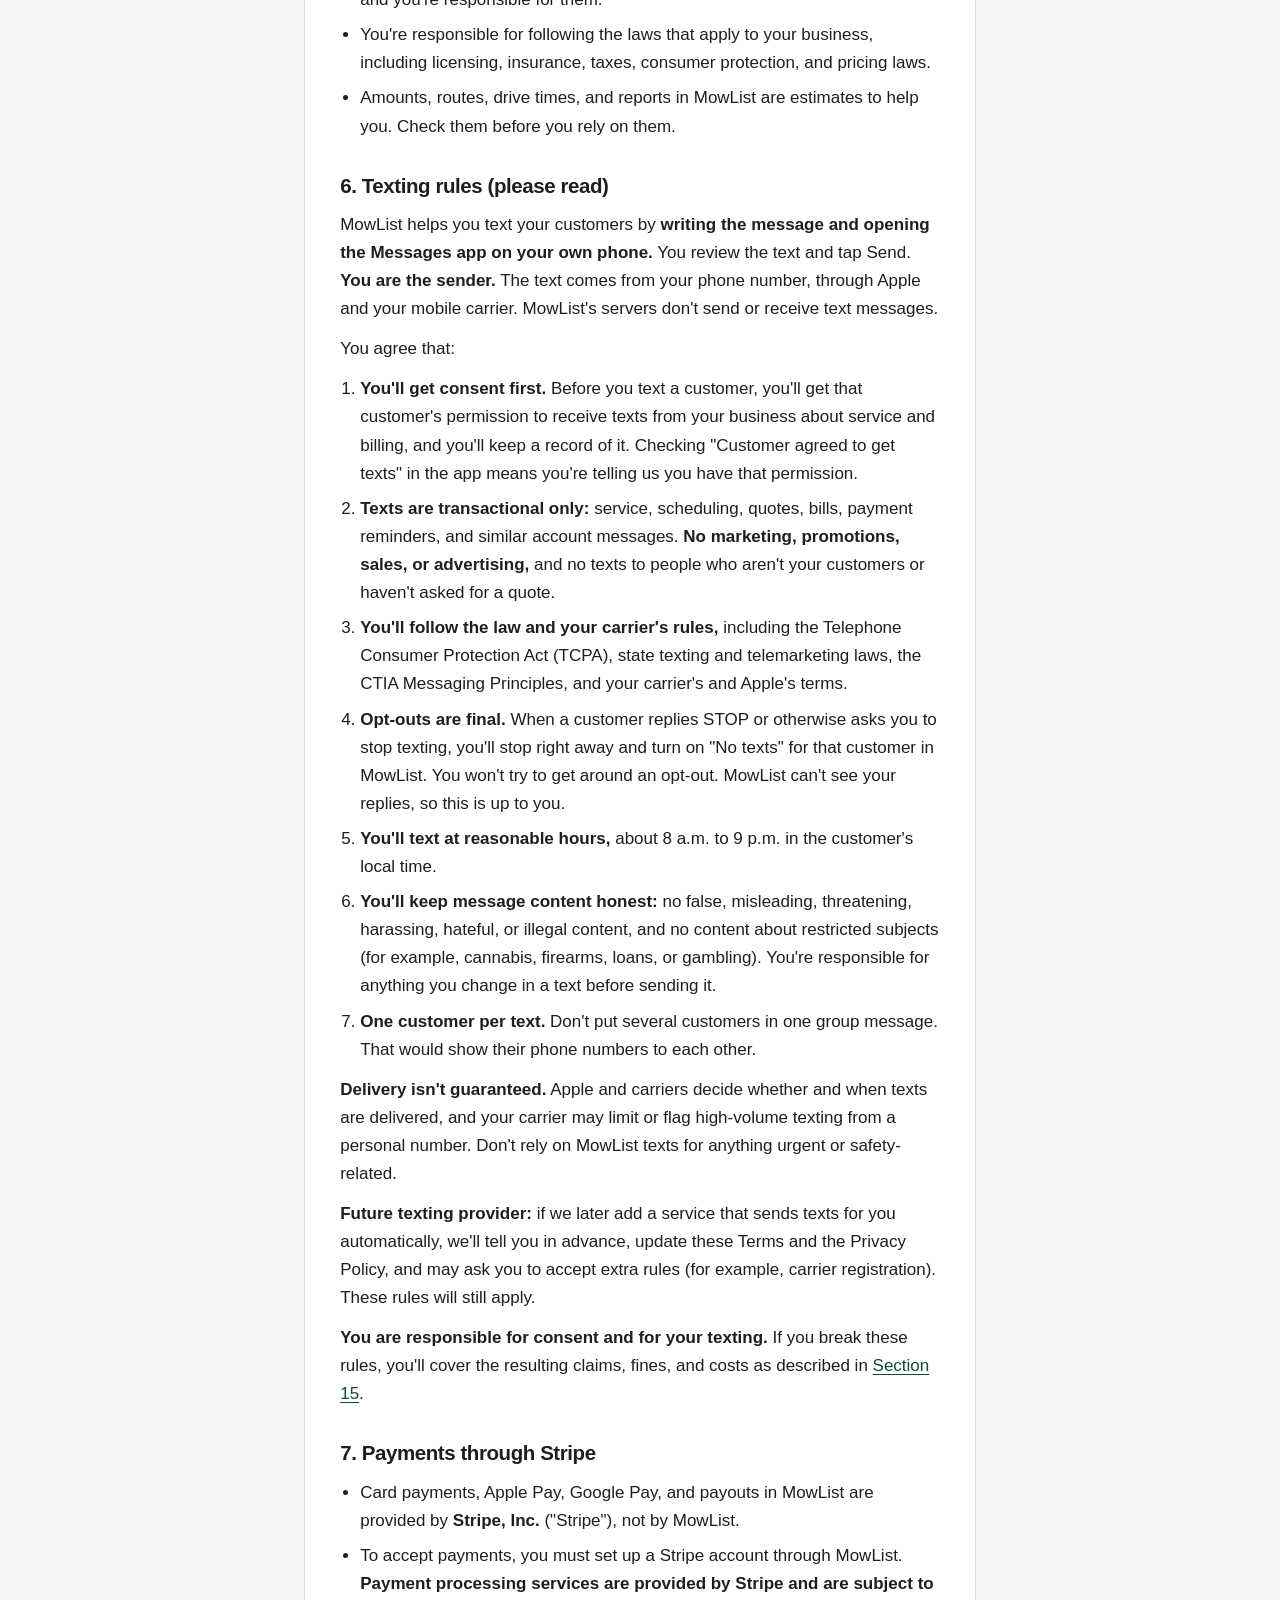
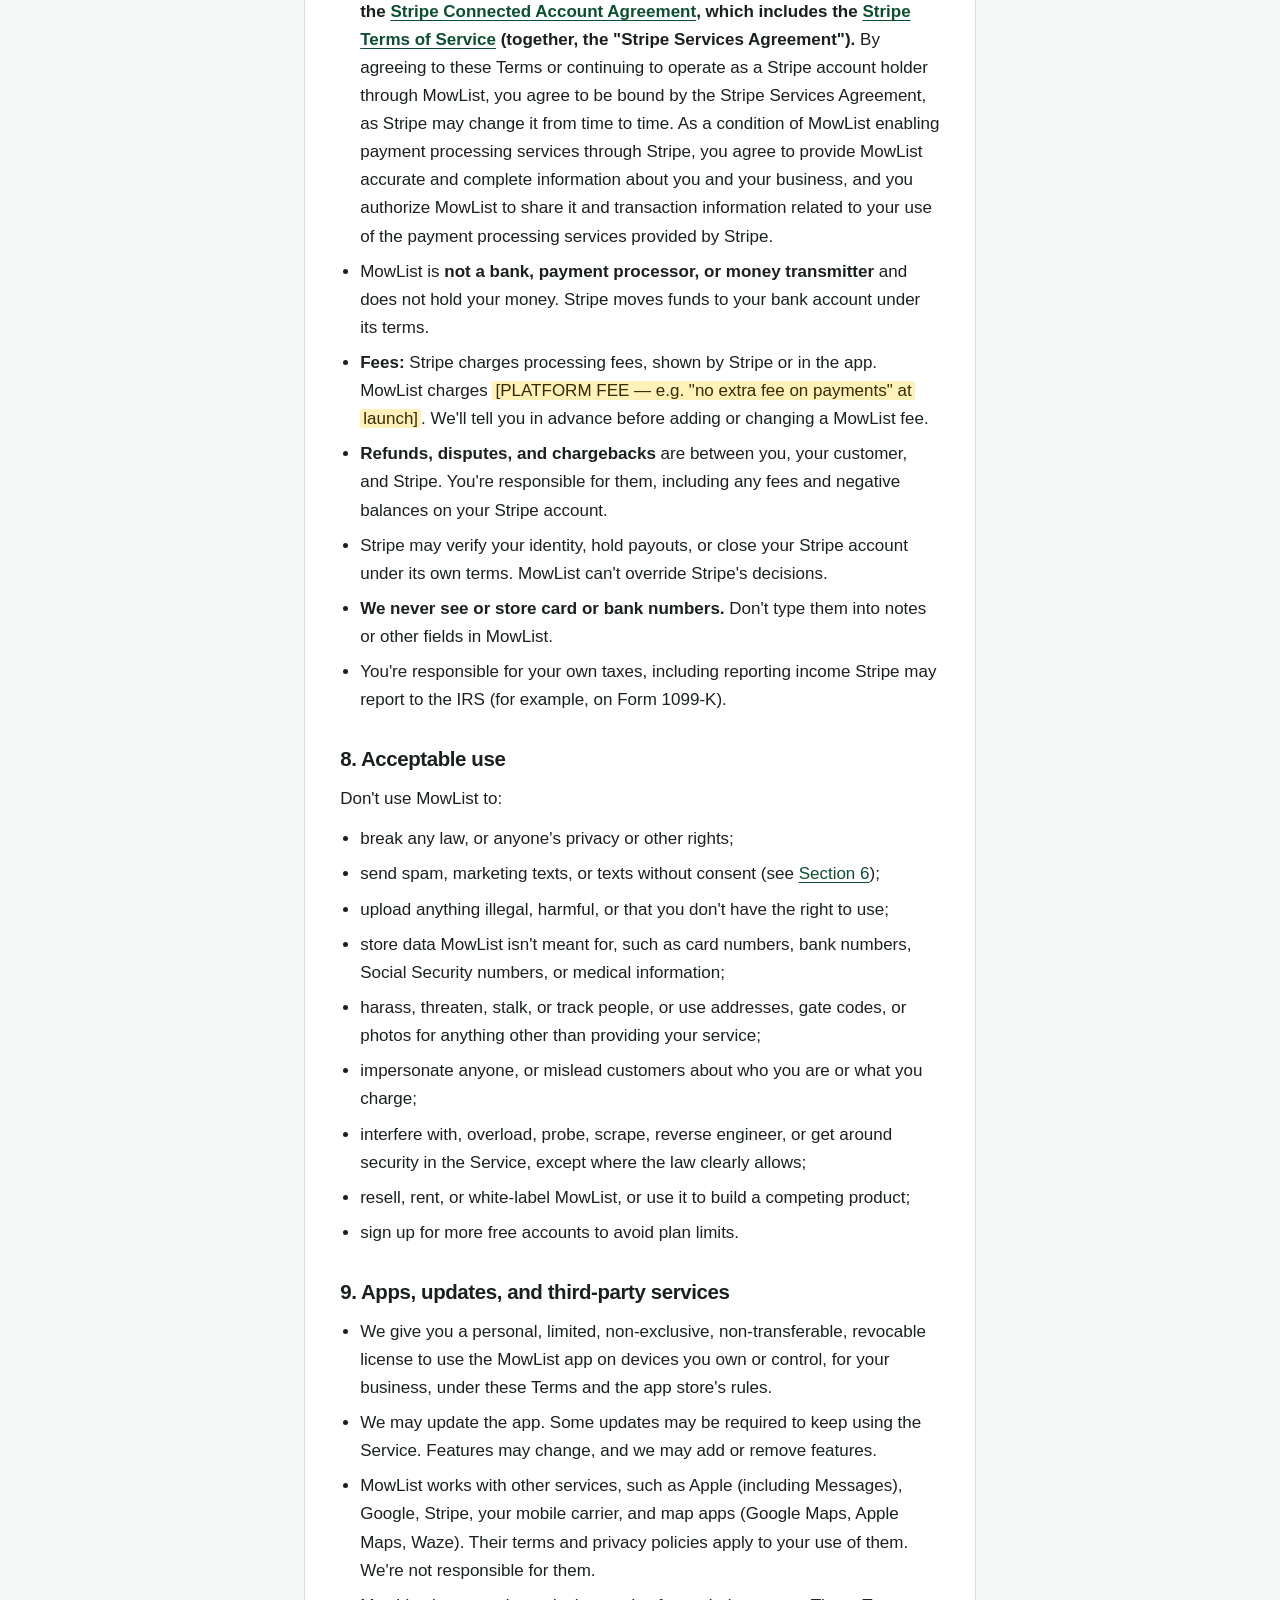
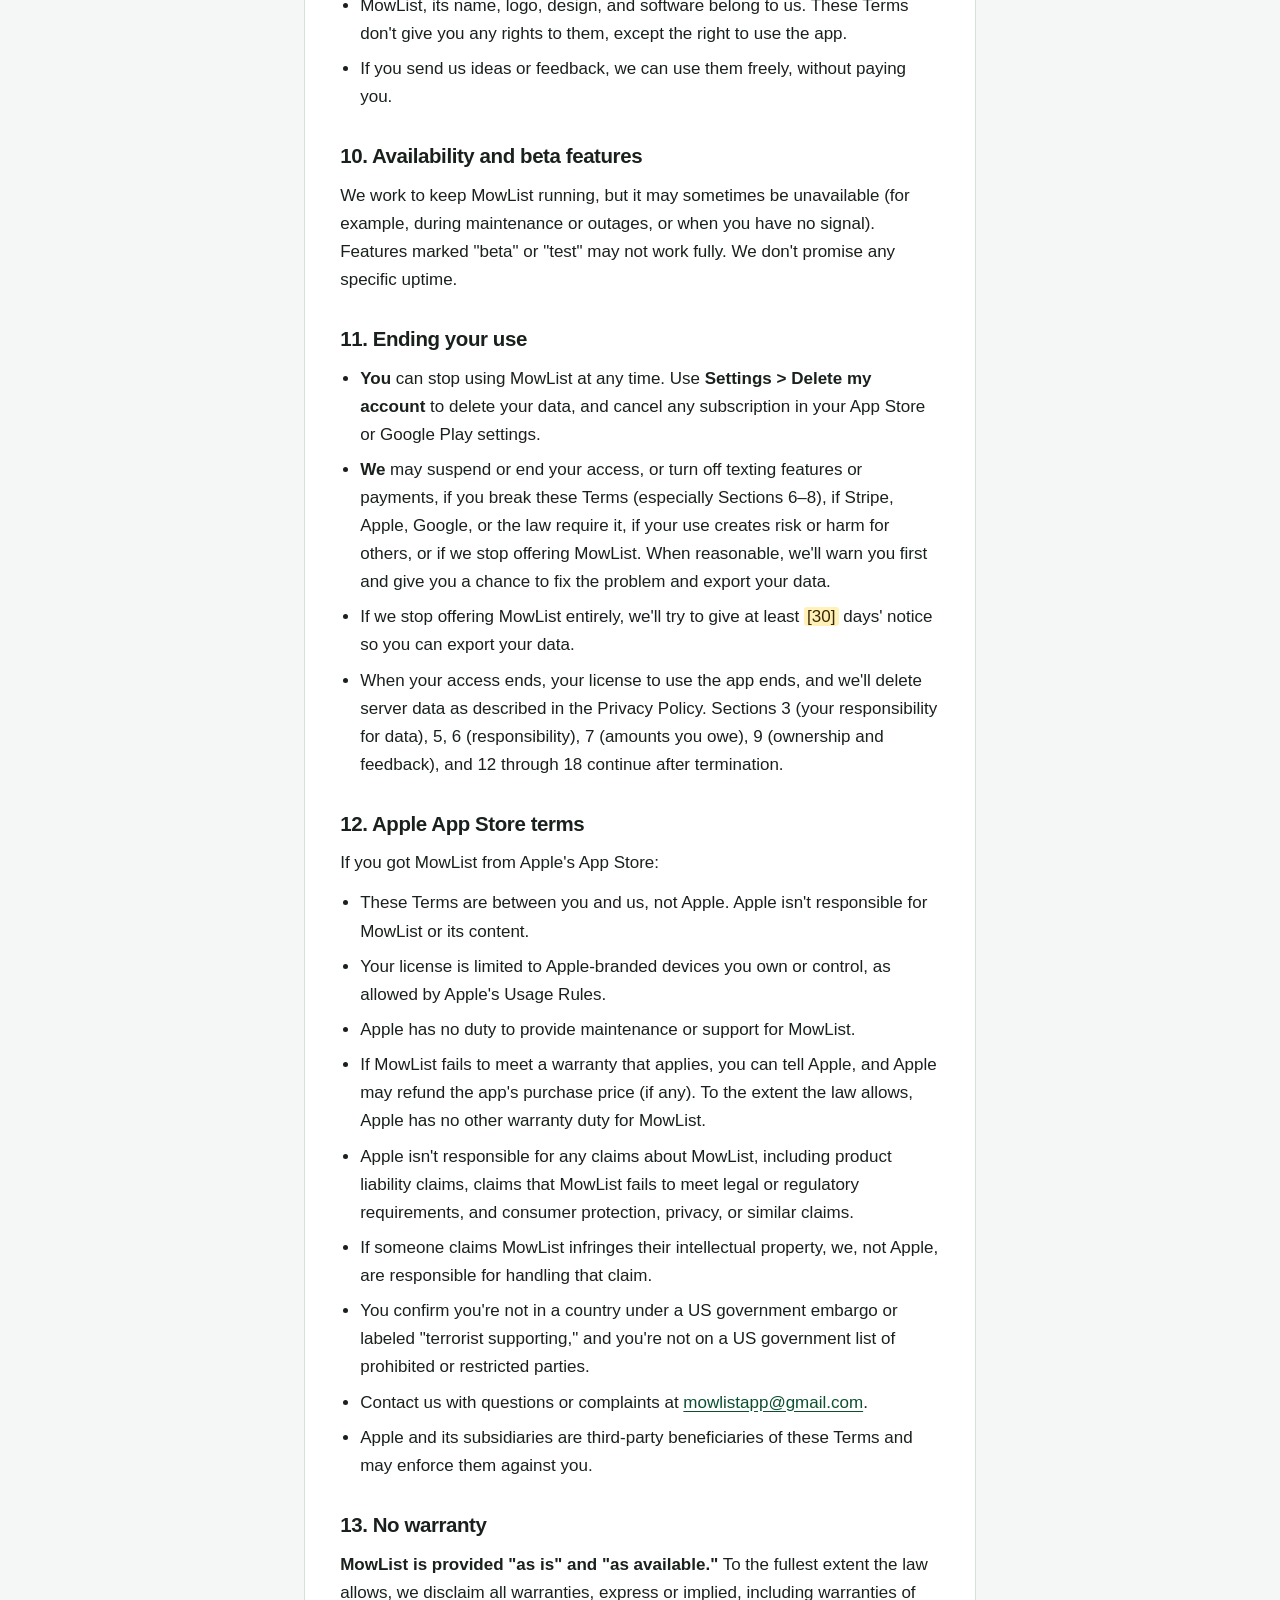
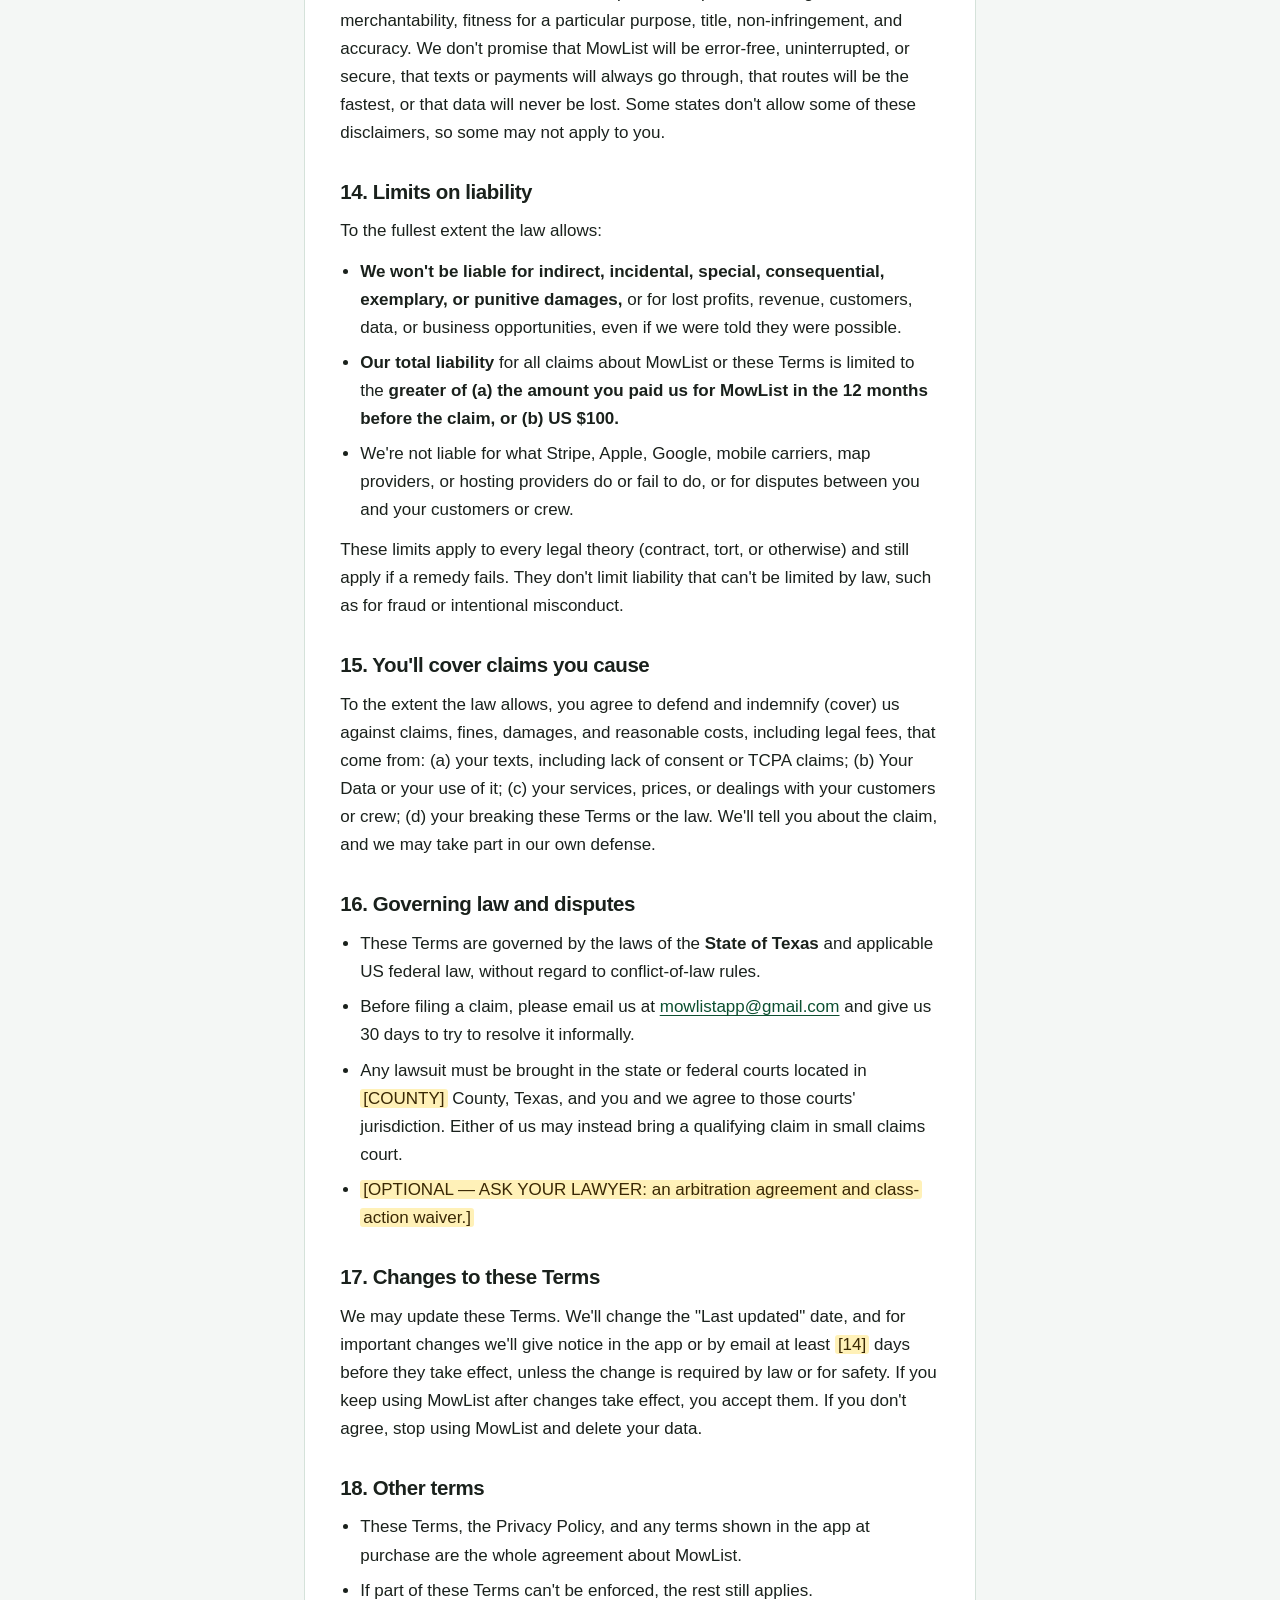
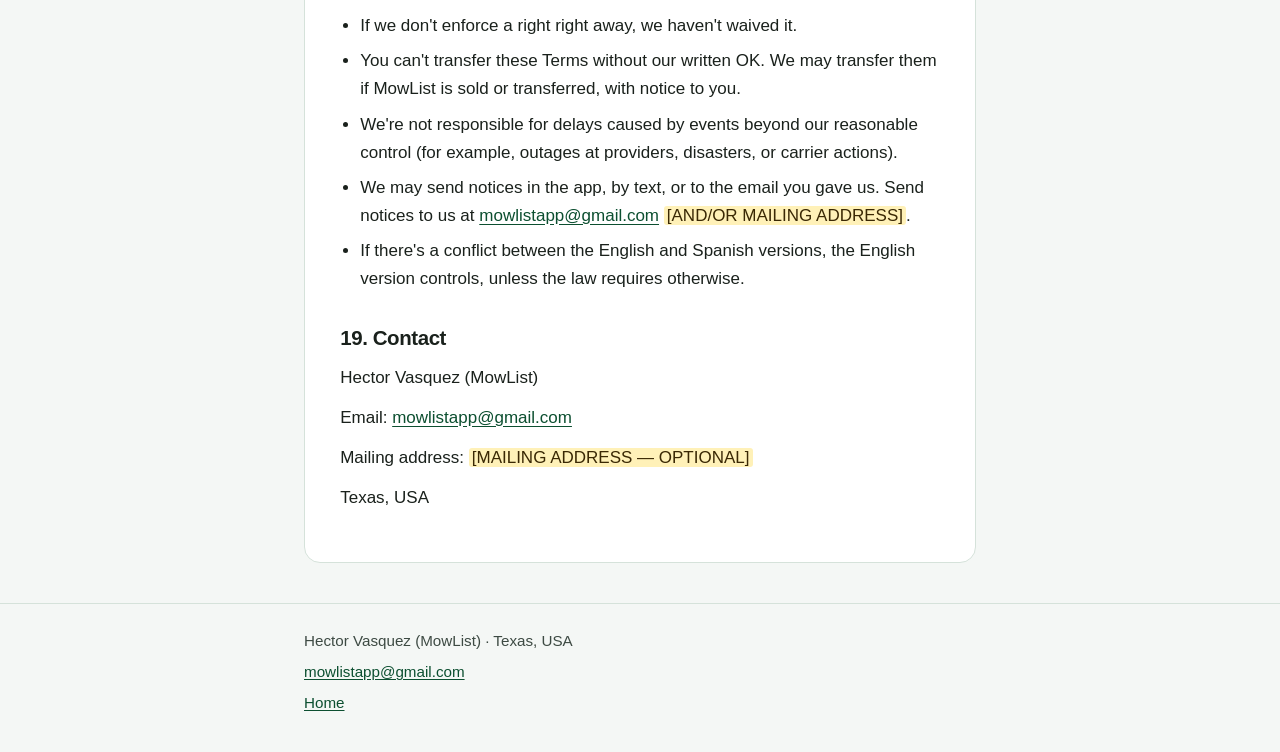
==== commit 63d4e7aa: "Use Delete my account everywhere the button is named Update the privacy summary, retention table, an" ====
--- a/terms.html
+++ b/terms.html
@@ -58,7 +58,7 @@
   <li>You give us permission to store, copy, process, send, and display Your Data <strong>only as needed to run, secure, and support the Service for you,</strong> and as described in our Privacy Policy. This permission ends when Your Data is deleted, except for backups that roll off on schedule and records we must keep by law.</li>
   <li><strong>You are responsible for Your Data.</strong> You confirm you have the right to collect and use your customers' information in MowList (including names, phone numbers, addresses, gate codes, and photos), and to have us process it for you.</li>
   <li>For your customers' information, <strong>you are in charge</strong> (the "controller") and MowList acts as your <strong>service provider</strong> (the "processor"). We'll handle it only to provide the Service to you, under these Terms and the Privacy Policy. If a homeowner asks us about their data, we may send the request to you.</li>
-  <li>Most data lives on your phone. <strong>Keep your phone backed up</strong> (for example, with iCloud). We're not responsible for data lost because a phone is lost, broken, reset, or not backed up, or because you used "Delete my data."</li>
+  <li>Most data lives on your phone. <strong>Keep your phone backed up</strong> (for example, with iCloud). We're not responsible for data lost because a phone is lost, broken, reset, or not backed up, or because you used "Delete my account."</li>
   <li><strong>Photos:</strong> take photos of yards and work only. Avoid photographing people, the inside of homes, license plates, or anything a homeowner would reasonably expect to stay private. Don't share photos outside MowList without the homeowner's permission.</li>
 </ul>
 <h2 id="s4">4. Pricing and plans</h2>
@@ -139,7 +139,7 @@
 <p>We work to keep MowList running, but it may sometimes be unavailable (for example, during maintenance or outages, or when you have no signal). Features marked "beta" or "test" may not work fully. We don't promise any specific uptime.</p>
 <h2 id="s11">11. Ending your use</h2>
 <ul>
-  <li><strong>You</strong> can stop using MowList at any time. Use <strong>Settings &gt; Delete my data</strong> to delete your data, and cancel any subscription in your App Store or Google Play settings.</li>
+  <li><strong>You</strong> can stop using MowList at any time. Use <strong>Settings &gt; Delete my account</strong> to delete your data, and cancel any subscription in your App Store or Google Play settings.</li>
   <li><strong>We</strong> may suspend or end your access, or turn off texting features or payments, if you break these Terms (especially Sections 6–8), if Stripe, Apple, Google, or the law require it, if your use creates risk or harm for others, or if we stop offering MowList. When reasonable, we'll warn you first and give you a chance to fix the problem and export your data.</li>
   <li>If we stop offering MowList entirely, we'll try to give at least <span class="placeholder">[30]</span> days' notice so you can export your data.</li>
   <li>When your access ends, your license to use the app ends, and we'll delete server data as described in the Privacy Policy. Sections 3 (your responsibility for data), 5, 6 (responsibility), 7 (amounts you owe), 9 (ownership and feedback), and 12 through 18 continue after termination.</li>
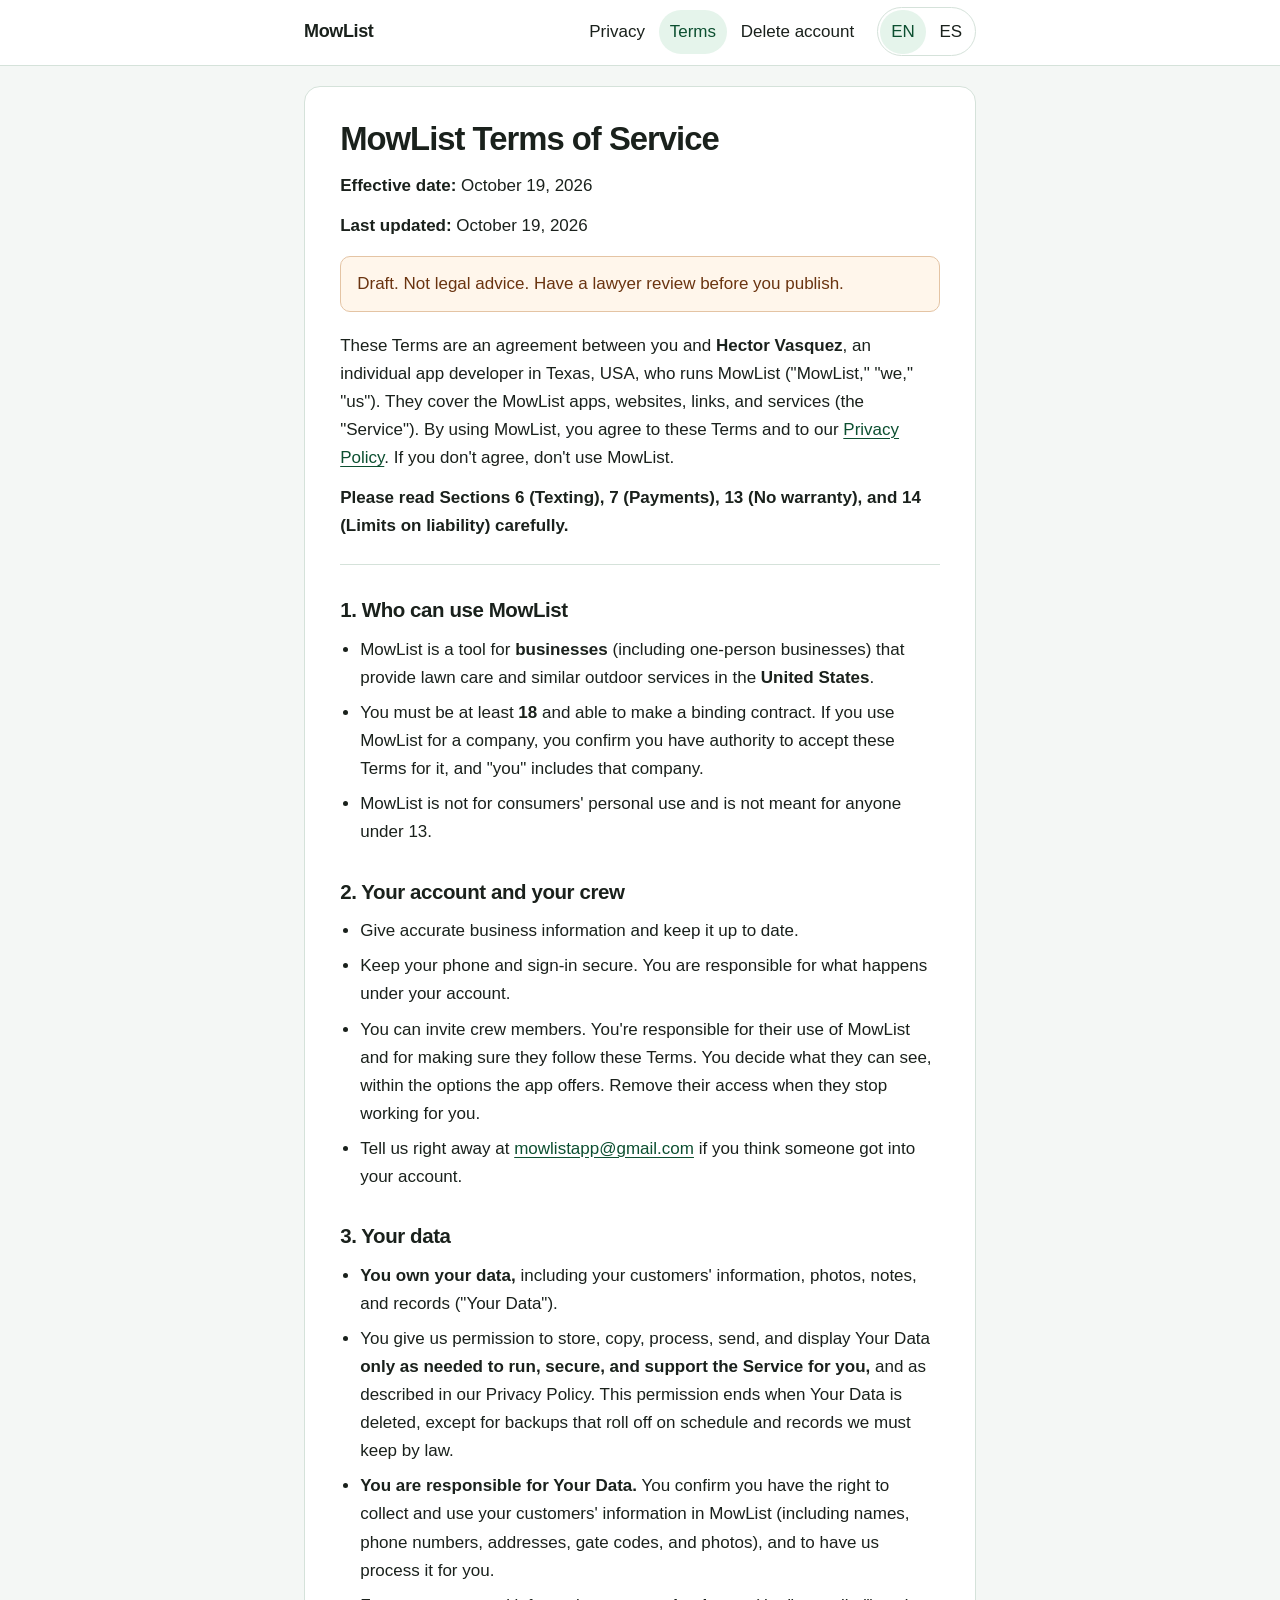
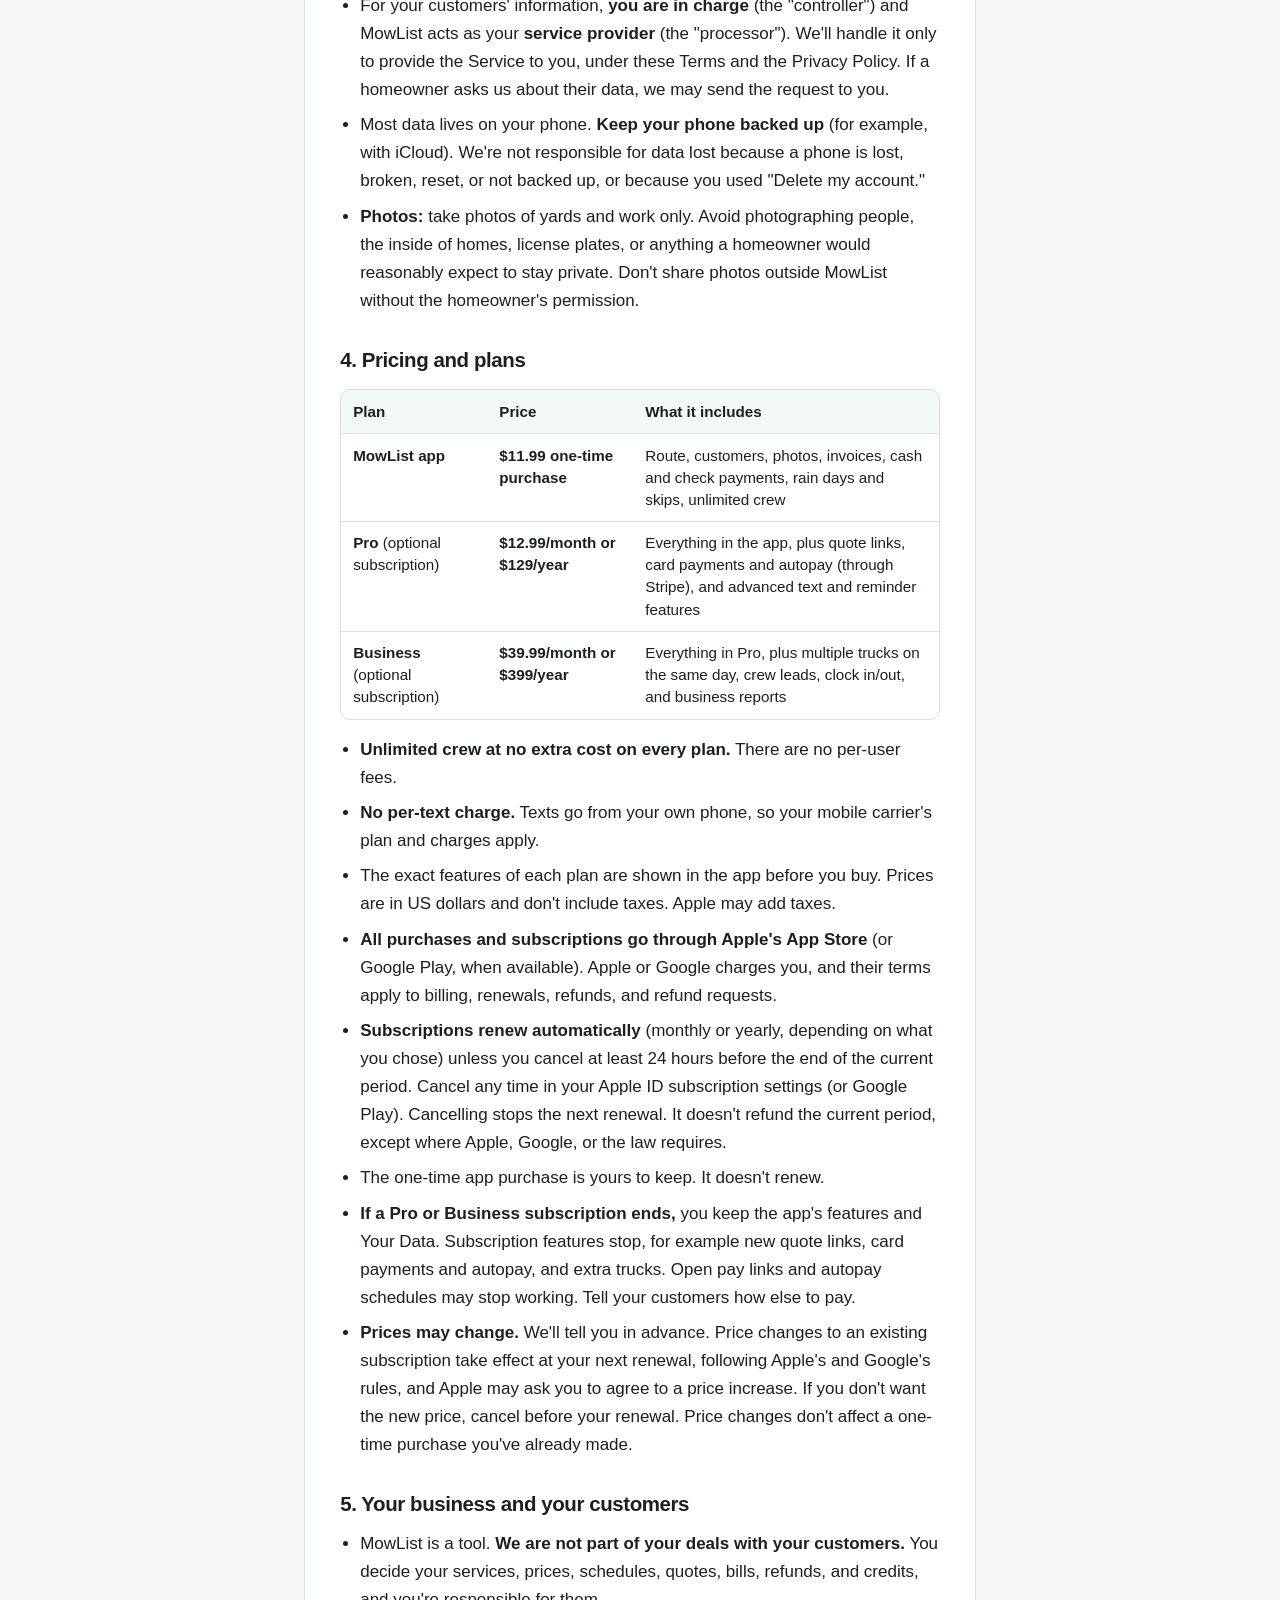
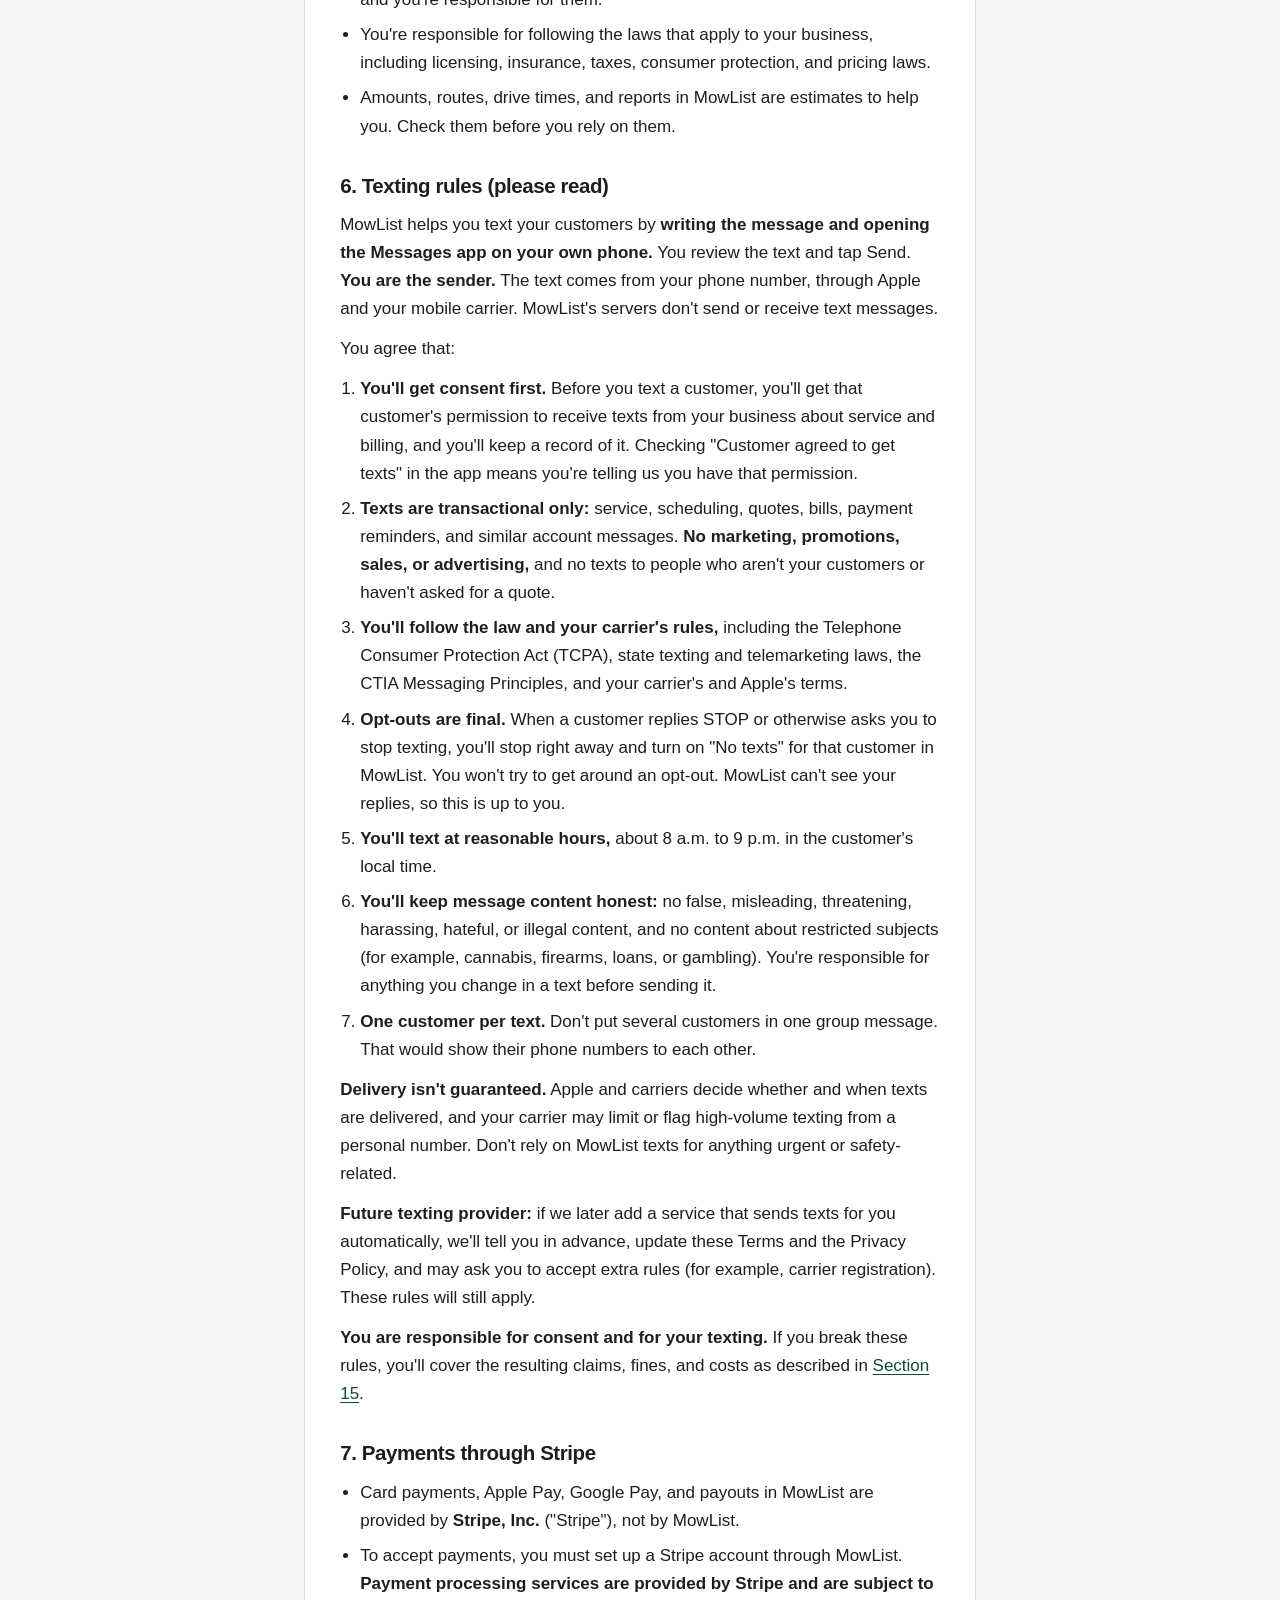
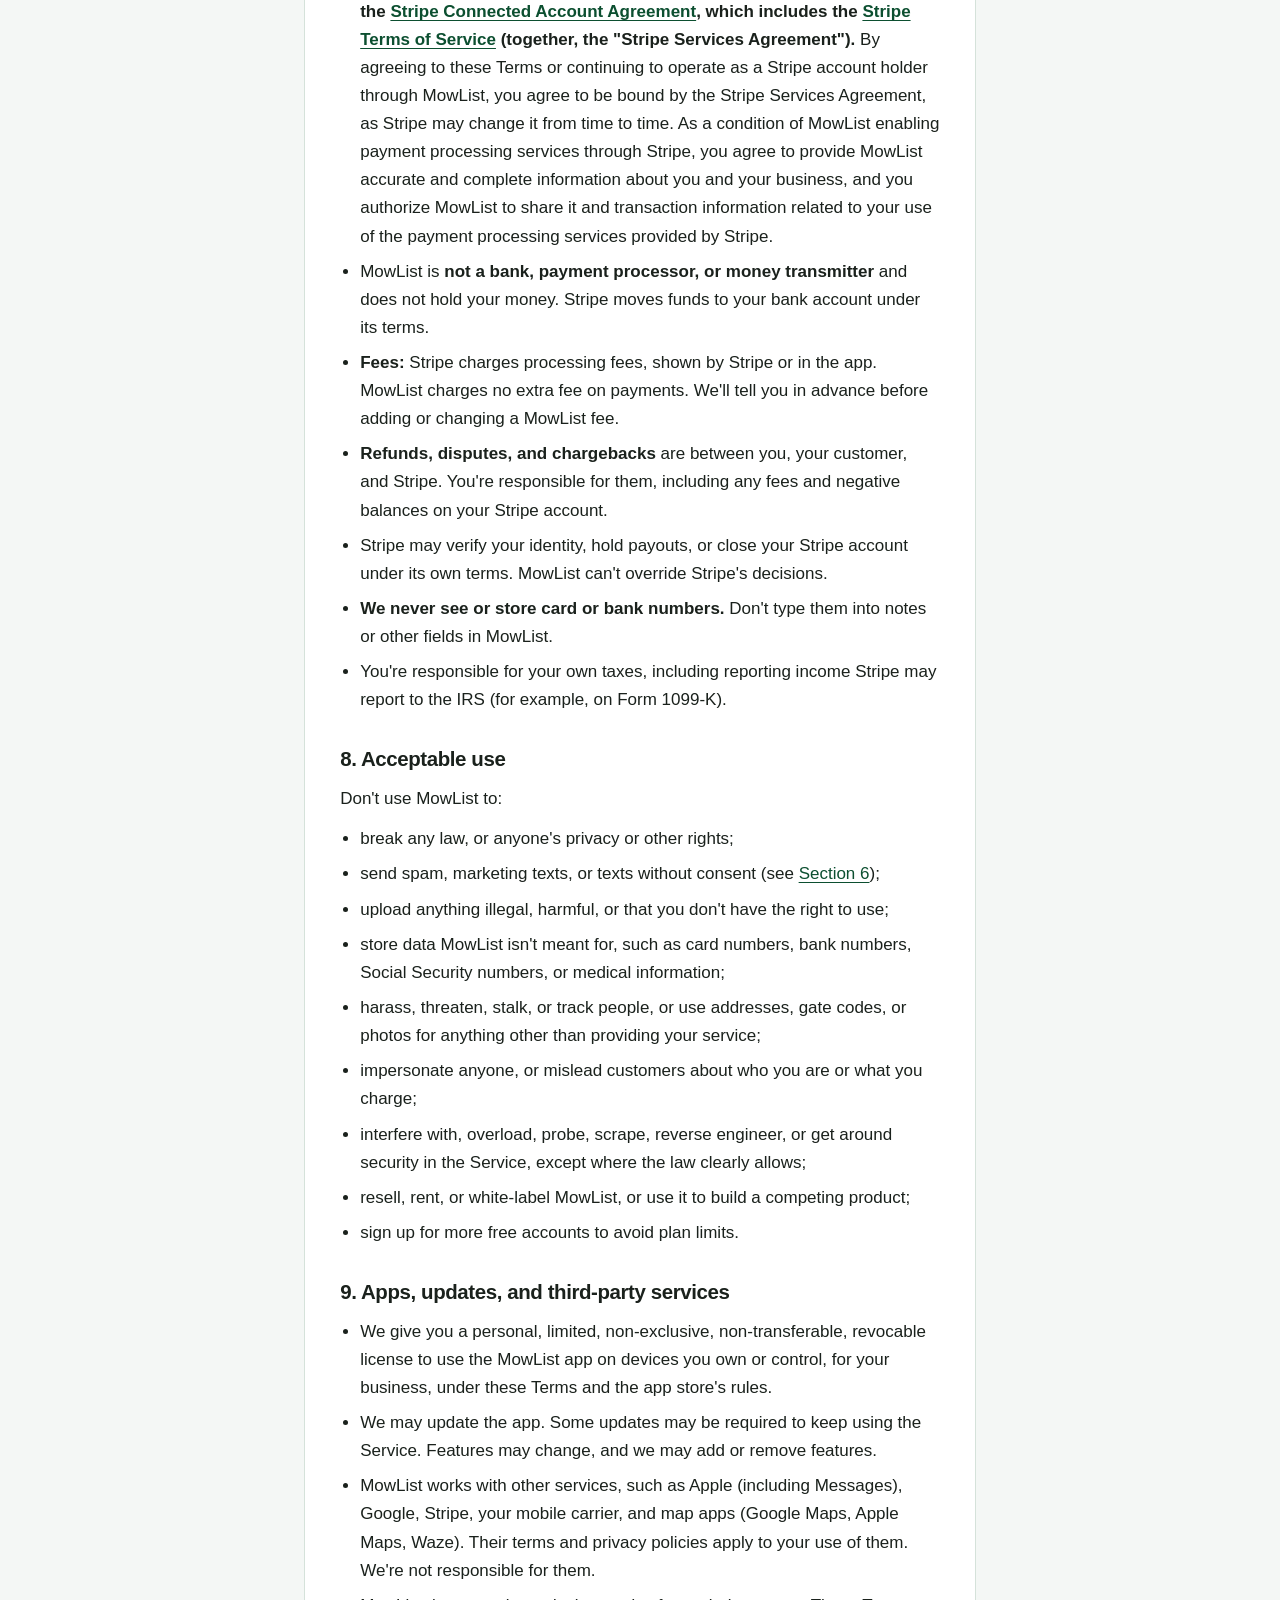
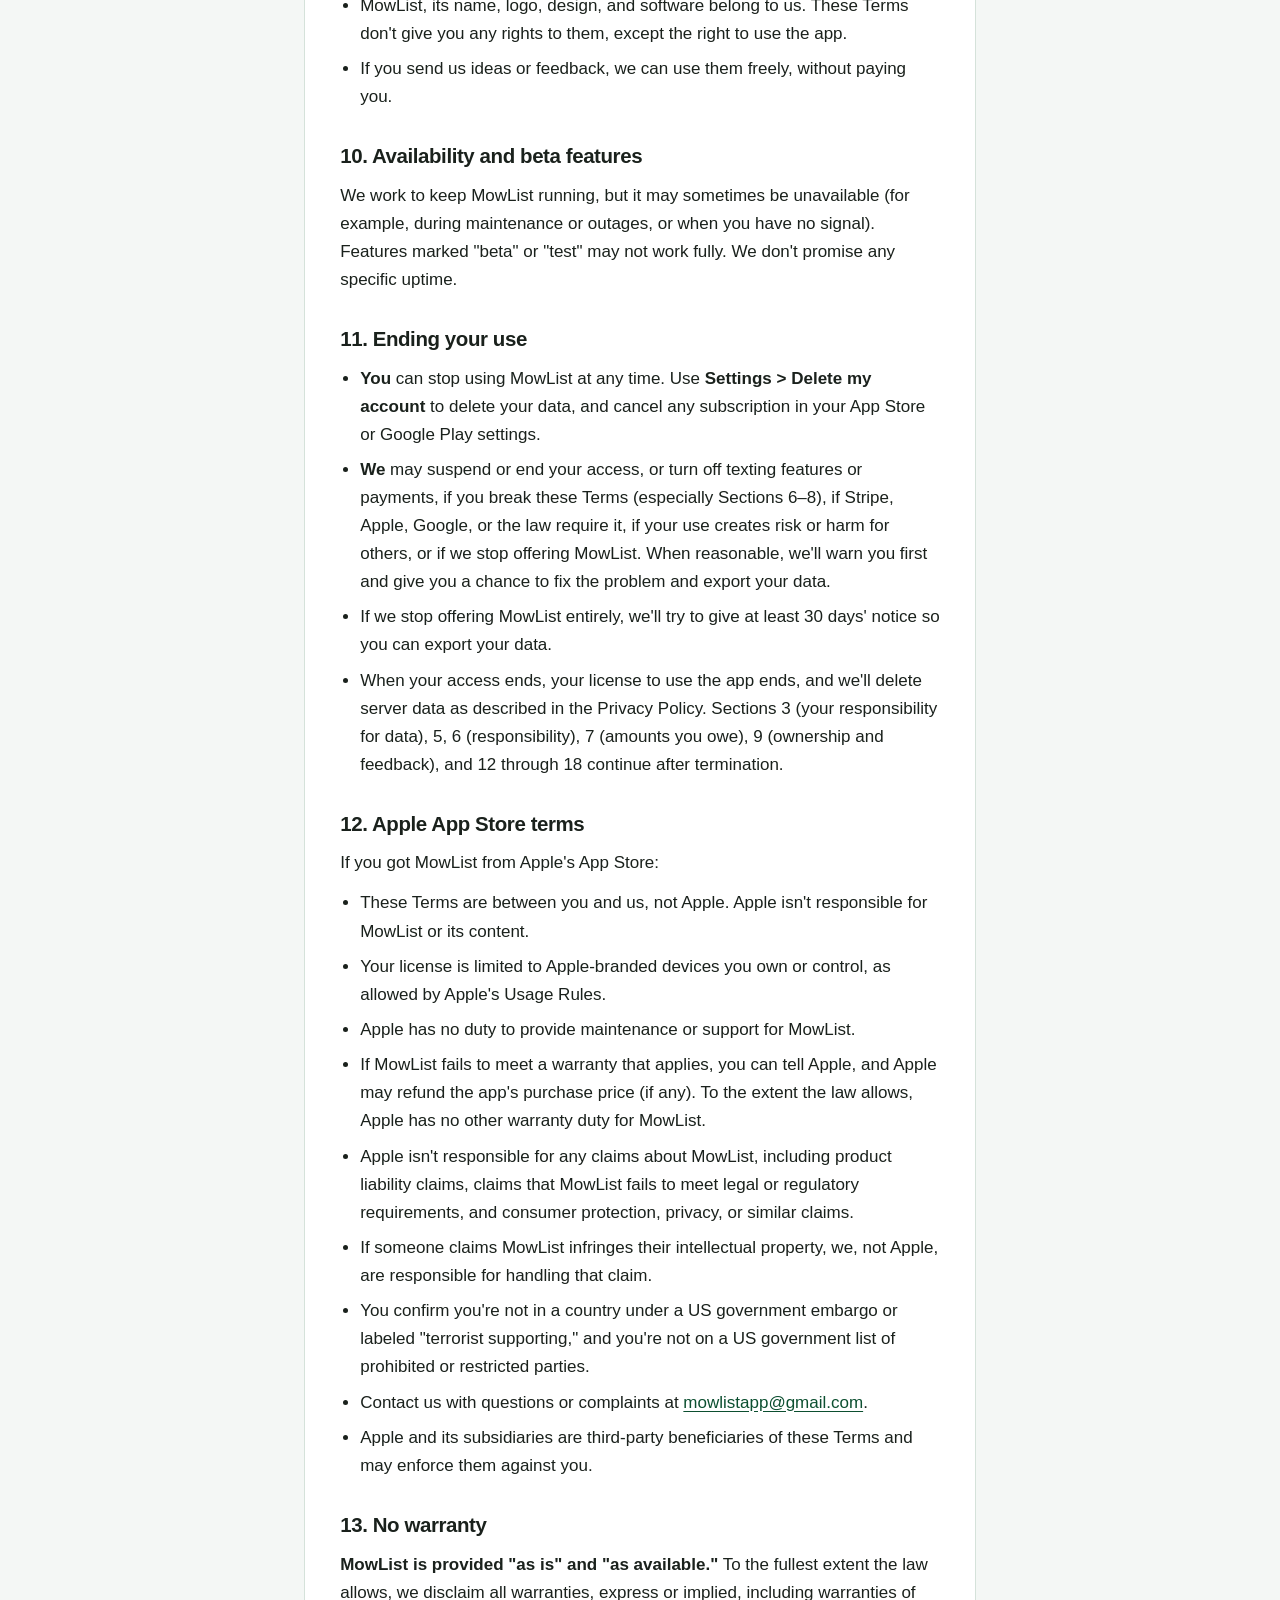
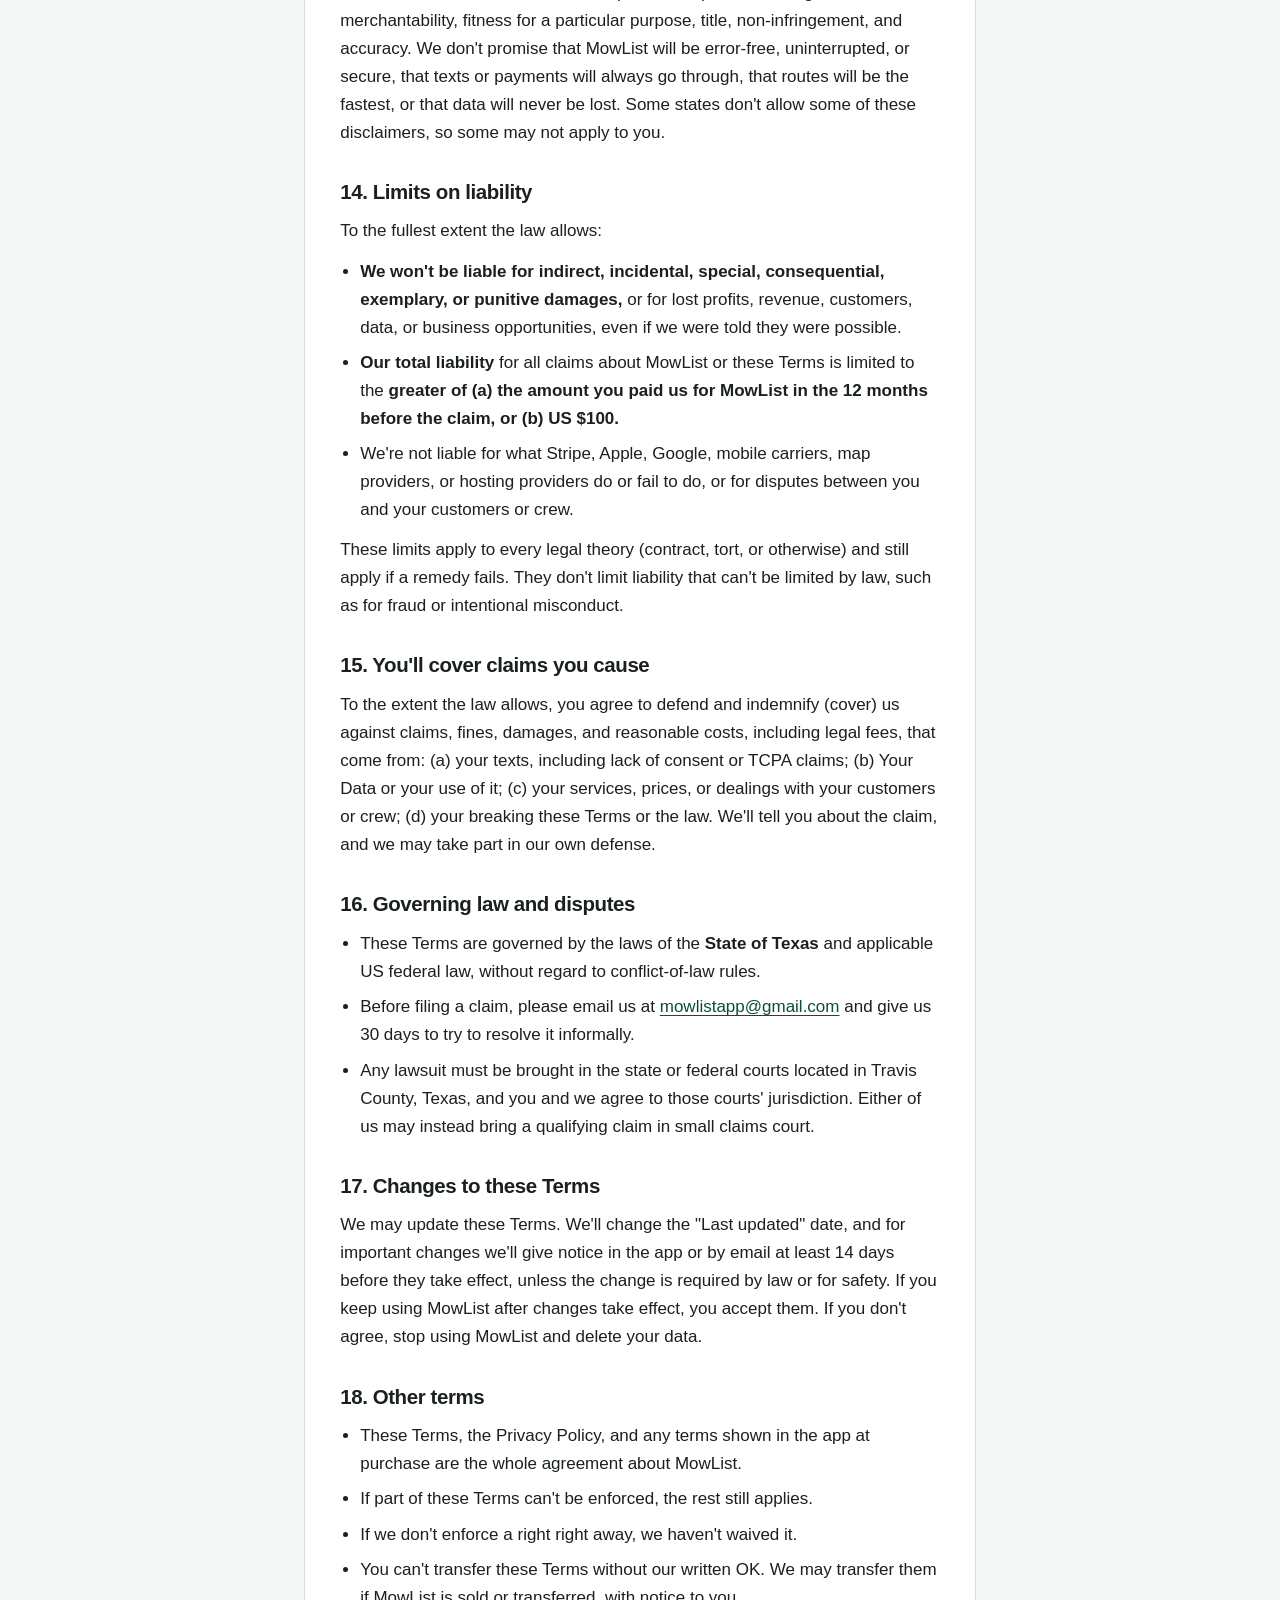
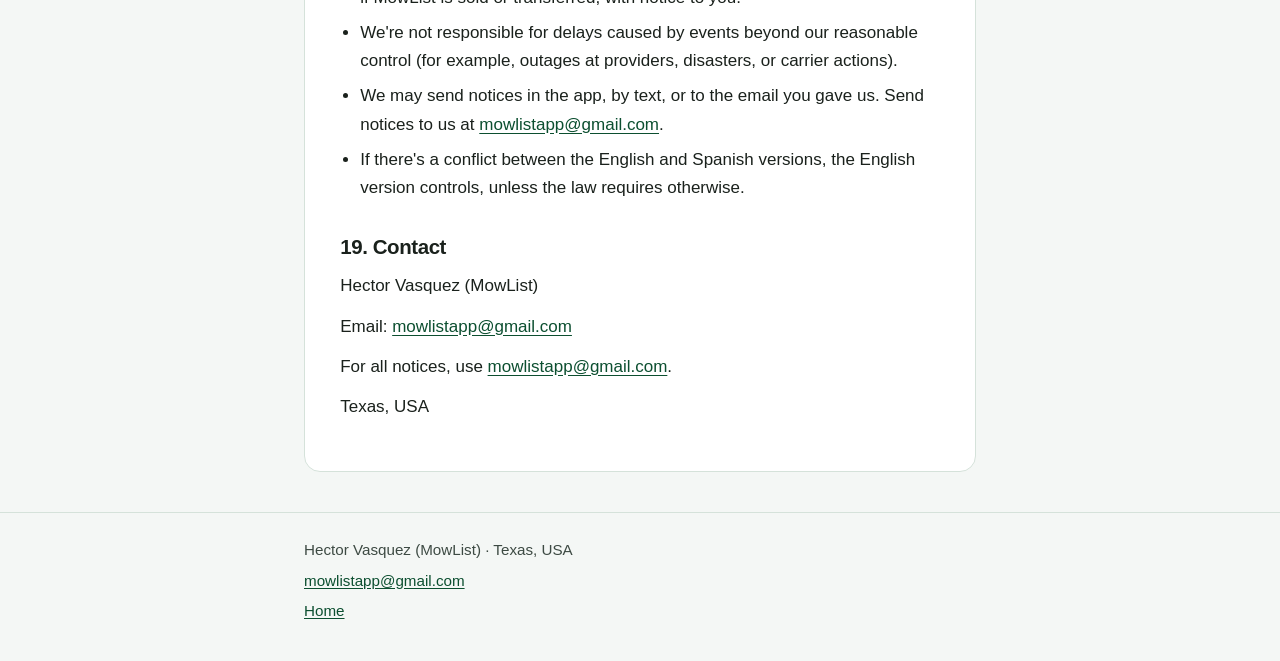
==== commit b321dbef: "Fill the published legal pages from the updated drafts Replace the remaining draft placeholders with" ====
--- a/terms.html
+++ b/terms.html
@@ -31,8 +31,8 @@
   <main id="content">
     <article class="paper wrap">
 <h1>MowList Terms of Service</h1>
-<p><strong>Effective date:</strong> <span class="placeholder">[EFFECTIVE DATE]</span></p>
-<p><strong>Last updated:</strong> <span class="placeholder">[EFFECTIVE DATE]</span></p>
+<p><strong>Effective date:</strong> October 19, 2026</p>
+<p><strong>Last updated:</strong> October 19, 2026</p>
 <aside class="draft" role="note">
 <p>Draft. Not legal advice. Have a lawyer review before you publish.</p>
 </aside>
@@ -108,7 +108,7 @@
   <li>Card payments, Apple Pay, Google Pay, and payouts in MowList are provided by <strong>Stripe, Inc.</strong> ("Stripe"), not by MowList.</li>
   <li>To accept payments, you must set up a Stripe account through MowList. <strong>Payment processing services are provided by Stripe and are subject to the <a href="https://stripe.com/connect-account/legal">Stripe Connected Account Agreement</a>, which includes the <a href="https://stripe.com/legal">Stripe Terms of Service</a> (together, the "Stripe Services Agreement").</strong> By agreeing to these Terms or continuing to operate as a Stripe account holder through MowList, you agree to be bound by the Stripe Services Agreement, as Stripe may change it from time to time. As a condition of MowList enabling payment processing services through Stripe, you agree to provide MowList accurate and complete information about you and your business, and you authorize MowList to share it and transaction information related to your use of the payment processing services provided by Stripe.</li>
   <li>MowList is <strong>not a bank, payment processor, or money transmitter</strong> and does not hold your money. Stripe moves funds to your bank account under its terms.</li>
-  <li><strong>Fees:</strong> Stripe charges processing fees, shown by Stripe or in the app. MowList charges <span class="placeholder">[PLATFORM FEE — e.g. "no extra fee on payments" at launch]</span>. We'll tell you in advance before adding or changing a MowList fee.</li>
+  <li><strong>Fees:</strong> Stripe charges processing fees, shown by Stripe or in the app. MowList charges no extra fee on payments. We'll tell you in advance before adding or changing a MowList fee.</li>
   <li><strong>Refunds, disputes, and chargebacks</strong> are between you, your customer, and Stripe. You're responsible for them, including any fees and negative balances on your Stripe account.</li>
   <li>Stripe may verify your identity, hold payouts, or close your Stripe account under its own terms. MowList can't override Stripe's decisions.</li>
   <li><strong>We never see or store card or bank numbers.</strong> Don't type them into notes or other fields in MowList.</li>
@@ -141,7 +141,7 @@
 <ul>
   <li><strong>You</strong> can stop using MowList at any time. Use <strong>Settings &gt; Delete my account</strong> to delete your data, and cancel any subscription in your App Store or Google Play settings.</li>
   <li><strong>We</strong> may suspend or end your access, or turn off texting features or payments, if you break these Terms (especially Sections 6–8), if Stripe, Apple, Google, or the law require it, if your use creates risk or harm for others, or if we stop offering MowList. When reasonable, we'll warn you first and give you a chance to fix the problem and export your data.</li>
-  <li>If we stop offering MowList entirely, we'll try to give at least <span class="placeholder">[30]</span> days' notice so you can export your data.</li>
+  <li>If we stop offering MowList entirely, we'll try to give at least 30 days' notice so you can export your data.</li>
   <li>When your access ends, your license to use the app ends, and we'll delete server data as described in the Privacy Policy. Sections 3 (your responsibility for data), 5, 6 (responsibility), 7 (amounts you owe), 9 (ownership and feedback), and 12 through 18 continue after termination.</li>
 </ul>
 <h2 id="s12">12. Apple App Store terms</h2>
@@ -173,11 +173,10 @@
 <ul>
   <li>These Terms are governed by the laws of the <strong>State of Texas</strong> and applicable US federal law, without regard to conflict-of-law rules.</li>
   <li>Before filing a claim, please email us at <a href="mailto:mowlistapp@gmail.com">mowlistapp@gmail.com</a> and give us 30 days to try to resolve it informally.</li>
-  <li>Any lawsuit must be brought in the state or federal courts located in <span class="placeholder">[COUNTY]</span> County, Texas, and you and we agree to those courts' jurisdiction. Either of us may instead bring a qualifying claim in small claims court.</li>
-  <li><span class="placeholder">[OPTIONAL — ASK YOUR LAWYER: an arbitration agreement and class-action waiver.]</span></li>
+  <li>Any lawsuit must be brought in the state or federal courts located in Travis County, Texas, and you and we agree to those courts' jurisdiction. Either of us may instead bring a qualifying claim in small claims court.</li>
 </ul>
 <h2 id="s17">17. Changes to these Terms</h2>
-<p>We may update these Terms. We'll change the "Last updated" date, and for important changes we'll give notice in the app or by email at least <span class="placeholder">[14]</span> days before they take effect, unless the change is required by law or for safety. If you keep using MowList after changes take effect, you accept them. If you don't agree, stop using MowList and delete your data.</p>
+<p>We may update these Terms. We'll change the "Last updated" date, and for important changes we'll give notice in the app or by email at least 14 days before they take effect, unless the change is required by law or for safety. If you keep using MowList after changes take effect, you accept them. If you don't agree, stop using MowList and delete your data.</p>
 <h2 id="s18">18. Other terms</h2>
 <ul>
   <li>These Terms, the Privacy Policy, and any terms shown in the app at purchase are the whole agreement about MowList.</li>
@@ -185,13 +184,13 @@
   <li>If we don't enforce a right right away, we haven't waived it.</li>
   <li>You can't transfer these Terms without our written OK. We may transfer them if MowList is sold or transferred, with notice to you.</li>
   <li>We're not responsible for delays caused by events beyond our reasonable control (for example, outages at providers, disasters, or carrier actions).</li>
-  <li>We may send notices in the app, by text, or to the email you gave us. Send notices to us at <a href="mailto:mowlistapp@gmail.com">mowlistapp@gmail.com</a> <span class="placeholder">[AND/OR MAILING ADDRESS]</span>.</li>
+  <li>We may send notices in the app, by text, or to the email you gave us. Send notices to us at <a href="mailto:mowlistapp@gmail.com">mowlistapp@gmail.com</a>.</li>
   <li>If there's a conflict between the English and Spanish versions, the English version controls, unless the law requires otherwise.</li>
 </ul>
 <h2 id="s19">19. Contact</h2>
 <p>Hector Vasquez (MowList)</p>
 <p>Email: <a href="mailto:mowlistapp@gmail.com">mowlistapp@gmail.com</a></p>
-<p>Mailing address: <span class="placeholder">[MAILING ADDRESS — OPTIONAL]</span></p>
+<p>For all notices, use <a href="mailto:mowlistapp@gmail.com">mowlistapp@gmail.com</a>.</p>
 <p>Texas, USA</p>
     </article>
   </main>
